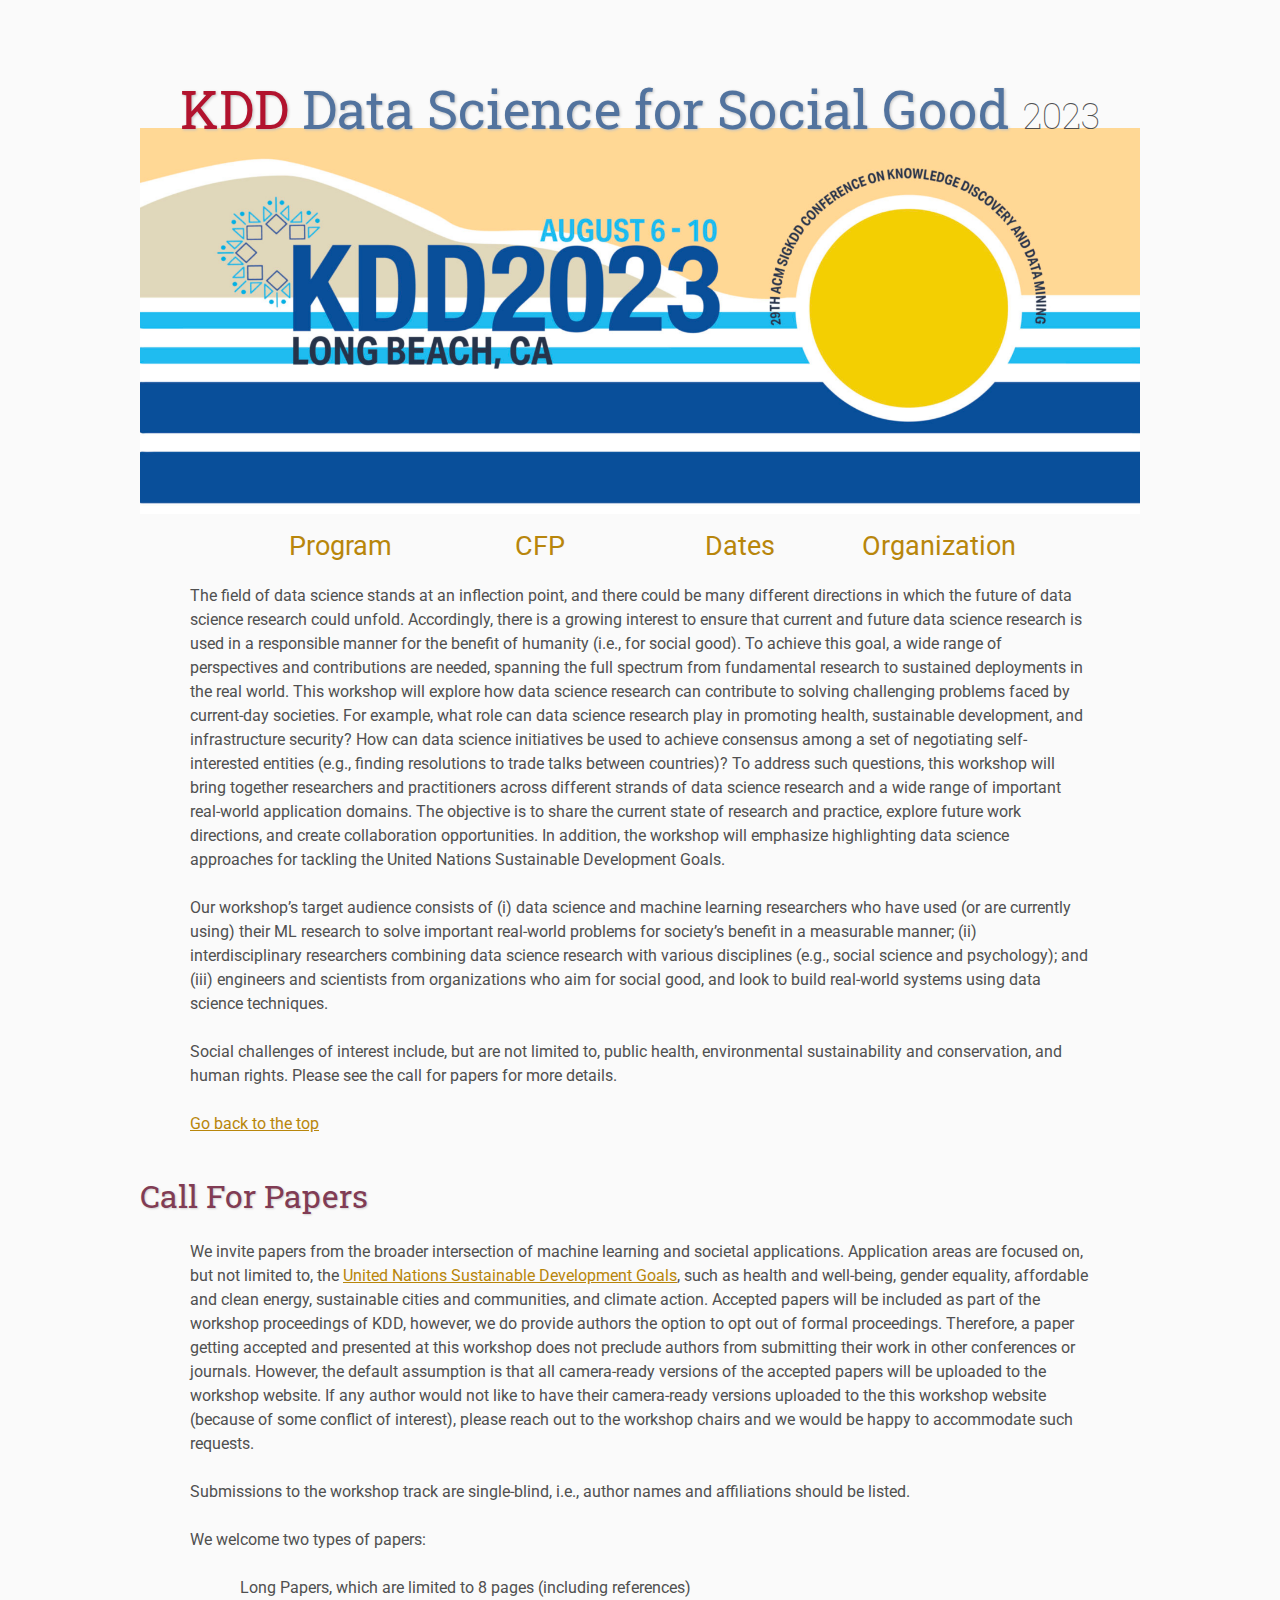
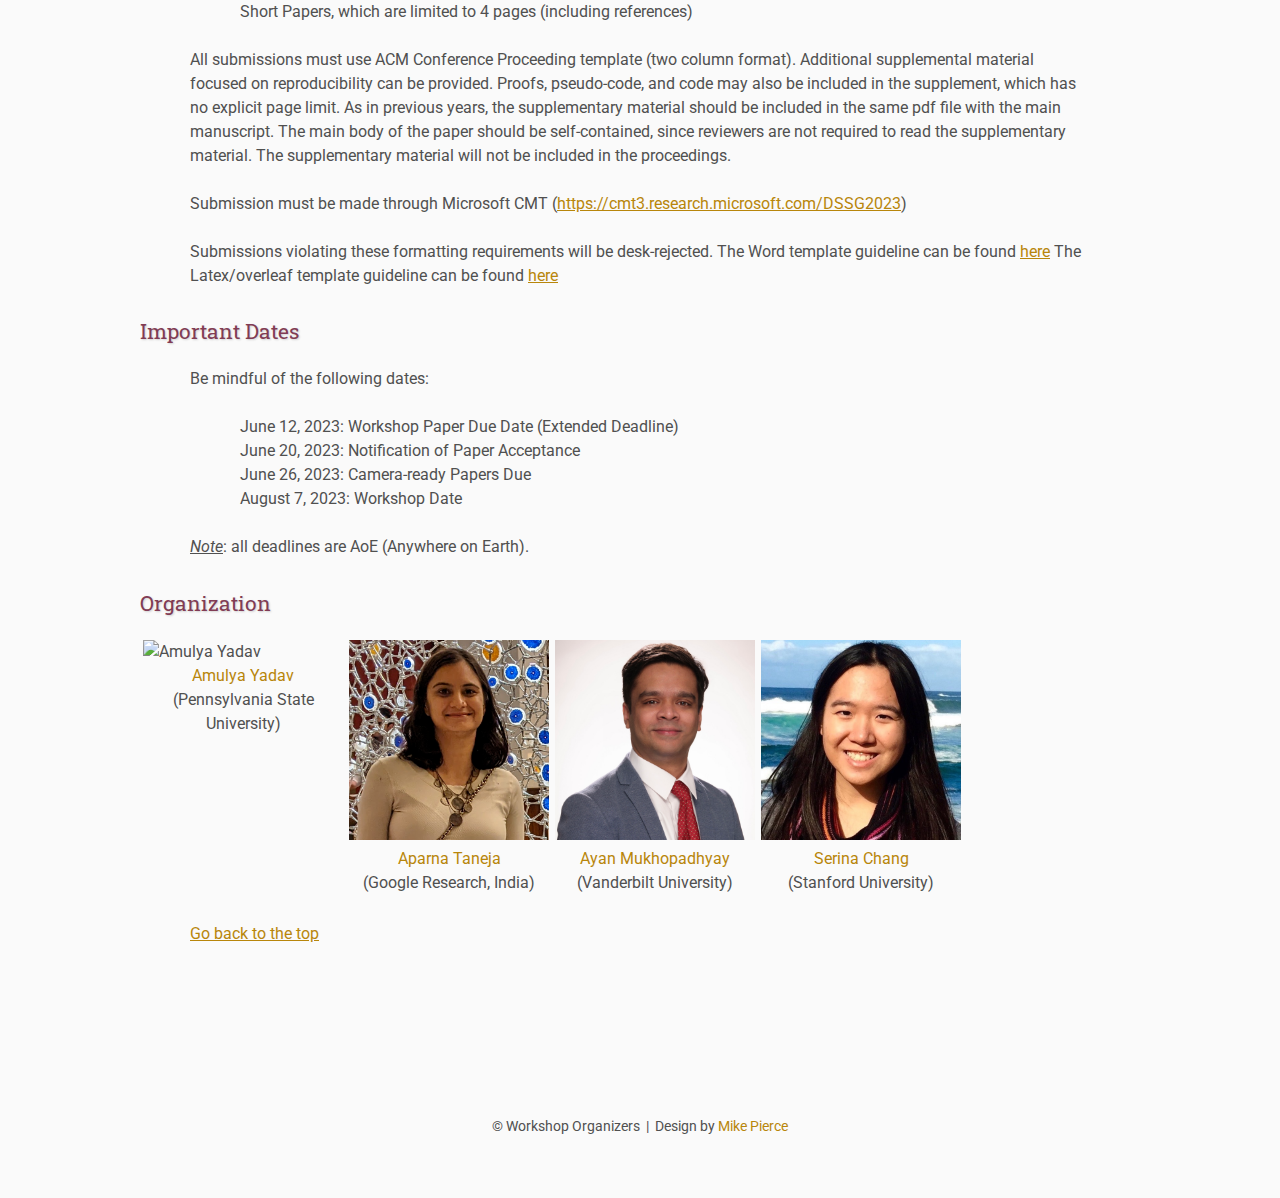
==== index.html @ 392c2b8a "Updating workshop date" ====
<!DOCTYPE html>
<html lang='en'>

<head>
    <base href=".">
    <link rel="shortcut icon" type="image/png" href="assets/favicon.png"/>
    <link rel="stylesheet" type="text/css" media="all" href="assets/main.css"/>
    <meta charset="utf-8">
    <meta name="description" content="Data Science for Social Good at KDD 2023">
    <meta name="resource-type" content="document">
    <meta name="distribution" content="global">
    <meta name="KeyWords" content="Workshop, Data Science, Artificial Intelligence, Machine Learning, Social Good">
    <meta name="google-site-verification" content="PmOT4QwF1x9TSSKYFg6if9CR_TojuEk8pFDffRgdfns">
    <meta name="twitter:card" content="summary_large_image">
    <meta property="og:title" content="Data Science for Social Good at KDD 2023">
    <meta property="og:description" content="In this workshop, we invite the research community in data science for social good to submit papers for DSSG workshop at KDD 23.">
    <!-- Global site tag (gtag.js) - Google Analytics -->
    <script async src="https://www.googletagmanager.com/gtag/js?id=G-P77LCK8QPT"></script>
<!--     <script>
      window.dataLayer = window.dataLayer || [];
      function gtag(){dataLayer.push(arguments);}
      gtag('js', new Date());

      gtag('config', 'G-P77LCK8QPT');
    </script> -->
    <title>Data Science for Social Good at KDD 2023</title>
</head>

<body>

    <div class="banner">
        <img src="assets/kdd_banner.png" alt="Conference Template Banner">
        <div class="top-left">
            <span class="title1">KDD </span><span class="title2">Data Science for Social Good</span> <span class="year">2023</span>
        </div>
<!--         <div class="bottom-right">
            August 6-10 <br> Long Beach, CA, USA
        </div> -->
    </div>

    <table class="navigation">
        <tr>
            <!--<td class="navigation">
                <a title="Conference Home Page" href="#top">Home</a>
            </td>-->
            <td class="navigation">
                <a title="Workshop Program" href="#Program">Program</a> 
            </td>
            <td class="navigation">
                <a title="Call For Papers" href="#CFP">CFP</a>
            </td>
            <td class="navigation">
                <a title="Important Dates" href="#Dates">Dates</a>
            </td>
            <td class="navigation">
                <a title="Organization" href="#Organization">Organization</a>
            </td>
<!--             <td class="navigation">
                <a title="Venue" href="#Venue">Venue</a>
            </td> -->
        </tr>
    </table>
    
    <p>
    The field of data science stands at an inflection point, and there could be many different directions in which the future of data science research could unfold. Accordingly, there is a growing interest to ensure that current and future data science research is used in a responsible manner for the benefit of humanity (i.e., for social good). To achieve this goal, a wide range of perspectives and contributions are needed, spanning the full spectrum from fundamental research to sustained deployments in the real world. This workshop will explore how data science research can contribute to solving challenging problems faced by current-day societies. For example, what role can data science research play in promoting health, sustainable development, and infrastructure security? How can data science initiatives be used to achieve consensus among a set of negotiating self-interested entities (e.g., finding resolutions to trade talks between countries)? To address such questions, this workshop will bring together researchers and practitioners across different strands of data science research and a wide range of important real-world application domains. The objective is to share the current state of research and practice, explore future work directions, and create collaboration opportunities. In addition, the workshop will emphasize highlighting data science approaches for tackling the United Nations Sustainable Development Goals.
    </p>
    <p>
        Our workshop’s target audience consists of (i) data science and machine learning researchers who have used (or are currently using) their ML research to solve important real-world problems for society’s benefit in a measurable manner; (ii) interdisciplinary researchers combining data science research with various disciplines (e.g., social science and psychology); and (iii) engineers and scientists from organizations who aim for social good, and look to build real-world systems using data science techniques.
    </p>
    <p>
        Social challenges of interest include, but are not limited to, public health, environmental sustainability and conservation, and human rights. Please see the call for papers for more details.
    </p>

    <p><a href="#top">Go back to the top</a></p>
    
    <h2 id="CFP">Call For Papers</h2>
    <p>We invite papers from the broader intersection of machine learning and societal applications. Application areas are focused on, but not limited to, the <a href="https://sdgs.un.org/goals">United Nations Sustainable Development Goals</a>, such as health and well-being, gender equality, affordable and clean energy, sustainable cities and communities, and climate action. Accepted papers will be included as part of the workshop proceedings of KDD, however, we do provide authors the option to opt out of formal proceedings. Therefore, a paper getting accepted and presented at this workshop does not preclude authors from submitting their work in other conferences or journals. However, the default assumption is that all camera-ready versions of the accepted papers will be uploaded to the workshop website. If any author would not like to have their camera-ready versions uploaded to the this workshop website (because of some conflict of interest), please reach out to the workshop chairs and we would be happy to accommodate such requests.
    </p>

    <p>Submissions to the workshop track are single-blind, i.e., author names and affiliations should be listed.</p>

    <p>We welcome two types of papers:</p>
    <ul>
      <li>Long Papers, which are limited to 8 pages (including references)</li>
      <li>Short Papers, which are limited to 4 pages (including references)</li>
    </ul>  

<p>All submissions must use ACM Conference Proceeding template (two column format). 
Additional supplemental material focused on reproducibility can be provided. Proofs, pseudo-code, and code may also be included in the supplement, which has no explicit page limit. As in previous years, the supplementary material should be included in the same pdf file with the main manuscript. The main body of the paper should be self-contained, since reviewers are not required to read the supplementary material. The supplementary material will not be included in the proceedings.</p>
<p>Submission must be made through Microsoft CMT (<a href="https://cmt3.research.microsoft.com/DSSG2023">https://cmt3.research.microsoft.com/DSSG2023</a>)</p>    

<p>Submissions violating these formatting requirements will be desk-rejected. The Word template guideline can be found <a href="https://www.acm.org/publications/proceedings-template">here</a> 
The Latex/overleaf template guideline can be found <a href="https://www.overleaf.com/latex/templates/association-for-computing-machinery-acm-sig-proceedings-template/bmvfhcdnxfty">here</a></p>


    <h4 id="Dates">Important Dates</h4>
    <p>Be mindful of the following dates:</p>
    <ul>
    <li>June 12, 2023: Workshop Paper Due Date (Extended Deadline)</li>
    <li>June 20, 2023: Notification of Paper Acceptance</li>
    <li>June 26, 2023: Camera-ready Papers Due</li>
    <li>August 7, 2023: Workshop Date</li>
    </ul> 
    <p><em><u>Note</u></em>: all deadlines are AoE (Anywhere on Earth).</p>

    

    <h4 id="Organization">Organization</h2>
    <div class="row">
        <div class="column">
            <img src="assets/amulya.jpeg" alt="Amulya Yadav" style="width:100%">
            <center><a href="http://amulyayadav.com/">Amulya Yadav</a></center>
            <center>(Pennsylvania State University)</center>
        </div>
        <div class="column">
            <img src="assets/aparna.png" alt="Aparna Taneja" style="width:100%">
            <center><a href="https://research.google/people/106890/">Aparna Taneja</a></center>
            <center>(Google Research, India)</center>
        </div>
        <div class="column">
            <img src="assets/ayan.jpeg" alt="Ayan Mukhopadhyay" style="width:100%">
            <center><a href="https://ayanmukhopadhyay.github.io/">Ayan Mukhopadhyay</a></center>
            <center>(Vanderbilt University)</center>
        </div>
        <div class="column">
            <img src="assets/serina.jpeg" alt="Serina Chang" style="width:100%">
            <center><a href="https://serinachang5.github.io/">Serina Chang</a></center>
            <center>(Stanford University)</center>
        </div>
    </div>
<!--     <p>
        Organizers<br>
        1. <a href="http://amulyayadav.com/">Amulya Yadav (Pennsylvania State University)</a><br>
        2. <a href="https://research.google/people/106890/">Aparna Taneja (Google Research India)</a><br>
        3. <a href="https://ayanmukhopadhyay.github.io/">Ayan Mukhopadhyay (Vanderbilt University)</a><br>
        4. <a href="https://serinachang5.github.io/">Serina Chang (Stanford University)</a>
    </p> -->
    <p><a href="#top">Go back to the top</a></p>

    <footer>
        &copy; Workshop Organizers
        &nbsp;|&nbsp; Design by <a target="_blank" href="https://github.com/mikepierce">Mike Pierce</a>
    </footer>

</body>
</html>
---- assets/main.css ----
/* main.css */

/* These are the colors and fonts used throughout the webpage.
 * I've listed them here so that a user may easily
 * do a search-and-replace for these to change the site theme.
 *   'Roboto',sans-serif; Font for the title text
 *   'Roboto-Slab',serif; Font for the body text 
 *   #fafafa; Background color of the site
 *   #505050; Foreground (text) color of the site
 *   #52739e; Navy, "Template" in the logo, current page in navigation, special titles in the Program
 *   #b2132e; Reddish, "Conference" in the logo, hover color for links
 *   #813c54; Heading color, titles in the Program
 *   #b8860b; Dark Goldenrod, color for links
 */

@import url('https://fonts.googleapis.com/css?family=Roboto%7CRoboto+Slab');

*{
    border:0;
    font:inherit;
    font-size:1em;
    margin:0;
    padding:0;
    vertical-align:baseline;
}

body{
    background-color: #fafafa;
    background-size: cover;
    background-attachment: fixed;
    color: #505050; 
    text-align:left;
    font-family:'Roboto',sans-serif;
    font-size:1em;
    line-height:1.5em;
    margin: 60px auto;
    width: 1000px;
}

a{color: #b8860b; text-decoration:none;}
a.current{color: #52739e;}
a.current:hover{color: #e82945;}
a:hover{color: #b2132e;}
a:active{color: #e82945;}
h1,h2,h3,h4{clear:left; color: #813c54; margin:1.5em 0em 1em 0em; font-family:'Roboto Slab',serif; text-shadow: 1px 1px 2px #d0d0d0;}
h1{font-size:2.67em;}
h2{font-size:2.00em;}
h3{font-size:1.67em;}
h4{font-size:1.33em;}
p{list-style:none; margin:24px auto 24px auto; padding:0px; width:900px; text-align:left;}
li a, p a {text-decoration:underline; text-decoration-color:#b8860b;}
ul{list-style:none; margin:24px auto 24px auto; padding:0px; width:800px; text-align:left;}
ul li{list-style:none; margin:0px auto 0px auto; padding:0px; text-align:left;}
i,em{font-style:italic;}
b,strong{font-weight:bold;}
sup{
    vertical-align: super;
    font-size: 0.8em;
    line-height: 0;
}
sub{
    vertical-align: sub;
    font-size: 0.8em;
    line-height: 0;
}
table{
    width: 1000px;
    margin: 12px auto 24px auto;
    float: center;
    /* UNCOMMENT THIS FOR DEBUGGING THE ALIGNMENT */
    /*border: 1px solid black;*/
}
th,td{
    text-align: left;
    /* UNCOMMENT THIS FOR DEBUGGING THE ALIGNMENT */
    /*border: 1px solid black;*/
}

/* Website Banner */
.banner {position: relative; font-family:'Roboto Slab',serif;}
.top-left {font-size:3.33em; color: #505050; background: #fafafa; text-align: center; width: 100%; height: auto; position: absolute; padding: 36px 0 0 0; top: 0px;}
.bottom-right {font-size:2.33em; color: #fafafa; line-height: 1.5em; width: auto; height: 100px; padding: 0px 27px 27px 0px; text-align: right; position: absolute; bottom: 0px; right: 0px; text-shadow: 0px 0px 6px #000000;}

/* Conference Title Logo */
.title1{color: #b2132e; text-shadow: 1px 1px 3px #c0c0c0;} 
.title2{color: #52739e; text-shadow: 1px 1px 3px #c0c0c0;}
.year{color: #505050; font-size:0.67em; font-weight: lighter;}

/* Navigation Links (Home, Registration, etc) */
table.navigation{width:800px;}
td.navigation{font-size:1.67em; white-space:nowrap; width:20%; text-align:center; vertical-align:middle; padding:0px 0px 0px 0px;}

/* Sponsor Images */
table.sponsors{width:800px;}
td.sponsor{white-space:nowrap; width:33%; text-align:center; vertical-align:middle; padding:0px 0px 0px 0px;}
td.sponsor img{width: 100%}

/* The Table on the Program Page */
td.room{padding: 4px 12px 4px 4px; width: 90%; vertical-align:bottom; font-size:1.67em; color: #52739e; height:32px;}
td.date{white-space:nowrap; width:130px; text-align:right; vertical-align:top; padding:4px 16px 0px 0px;}
td.title{padding: 4px 12px 4px 4px; width: 90%; vertical-align:top; font-size:1.5em; color: #813c54; height:32px; font-family:'Roboto Slab',serif; text-shadow: 1px 1px 2px #d0d0d0; }
td.title-special{padding: 4px 12px 4px 4px; width: 90%; vertical-align:top; font-size:1.67em; color: #52739e; height:32px; font-family:'Roboto Slab',serif; text-shadow: 1px 1px 2px #d0d0d0;}
td.speaker{padding: 4px 12px 4px 4px; font-style: italic; font-size:1em; max-height:999999px}
td.abstract{padding: 4px 12px 12px 4px; font-size:1em; max-height:999999px}
td.abstract img{display: block; margin: 4px auto 8px auto}
table.plenary{padding-top: 8px; background: #ffffff;}

/* Registration and Directions iframes and Images */
iframe.registration{display:block; margin:1em auto 2em auto; width:700px; height:1400px; border:none;}
iframe.directions{display:block; margin:1em auto 2em auto; width:800px; height:400px; border:none;}
img.center{display:block; width:67%; margin:1em auto 2em auto;}

/* Flyer Images */
table.flyers{width:800px;}
td.flyer{white-space:nowrap; width:50%; text-align:center; vertical-align:middle; padding:0px 0px 0px 0px;}
td.sponsor img{width: 100%}

footer{font-size:0.875em; margin-top:12em; text-align:center;}

/* My hacky way of making the site mobile-friendly */
@media only screen and (max-width: 1100px) {
    h2{font-size:3.00em;}
    p{font-size:1.5em; line-height:1.5em;}
    th,td,tr{font-size:1.5em; line-height:1.5em;}
    td.date{font-size:1em; padding-top:0.5em;}
    td.navigation{font-size:1.5em; padding:0px 20px 0px 20px;}
    table.footer{font-size:0.33em;}
}
img {
  max-width: 100%;
  height: auto;
}
/* Three image containers (use 25% for four, and 50% for two, etc) */
.column {
  float: left;
  width: 20%;
  padding: 3px;
}

/* Clear floats after image containers */
.row::after {
  content: "";
  clear: both;
  display: table;
}
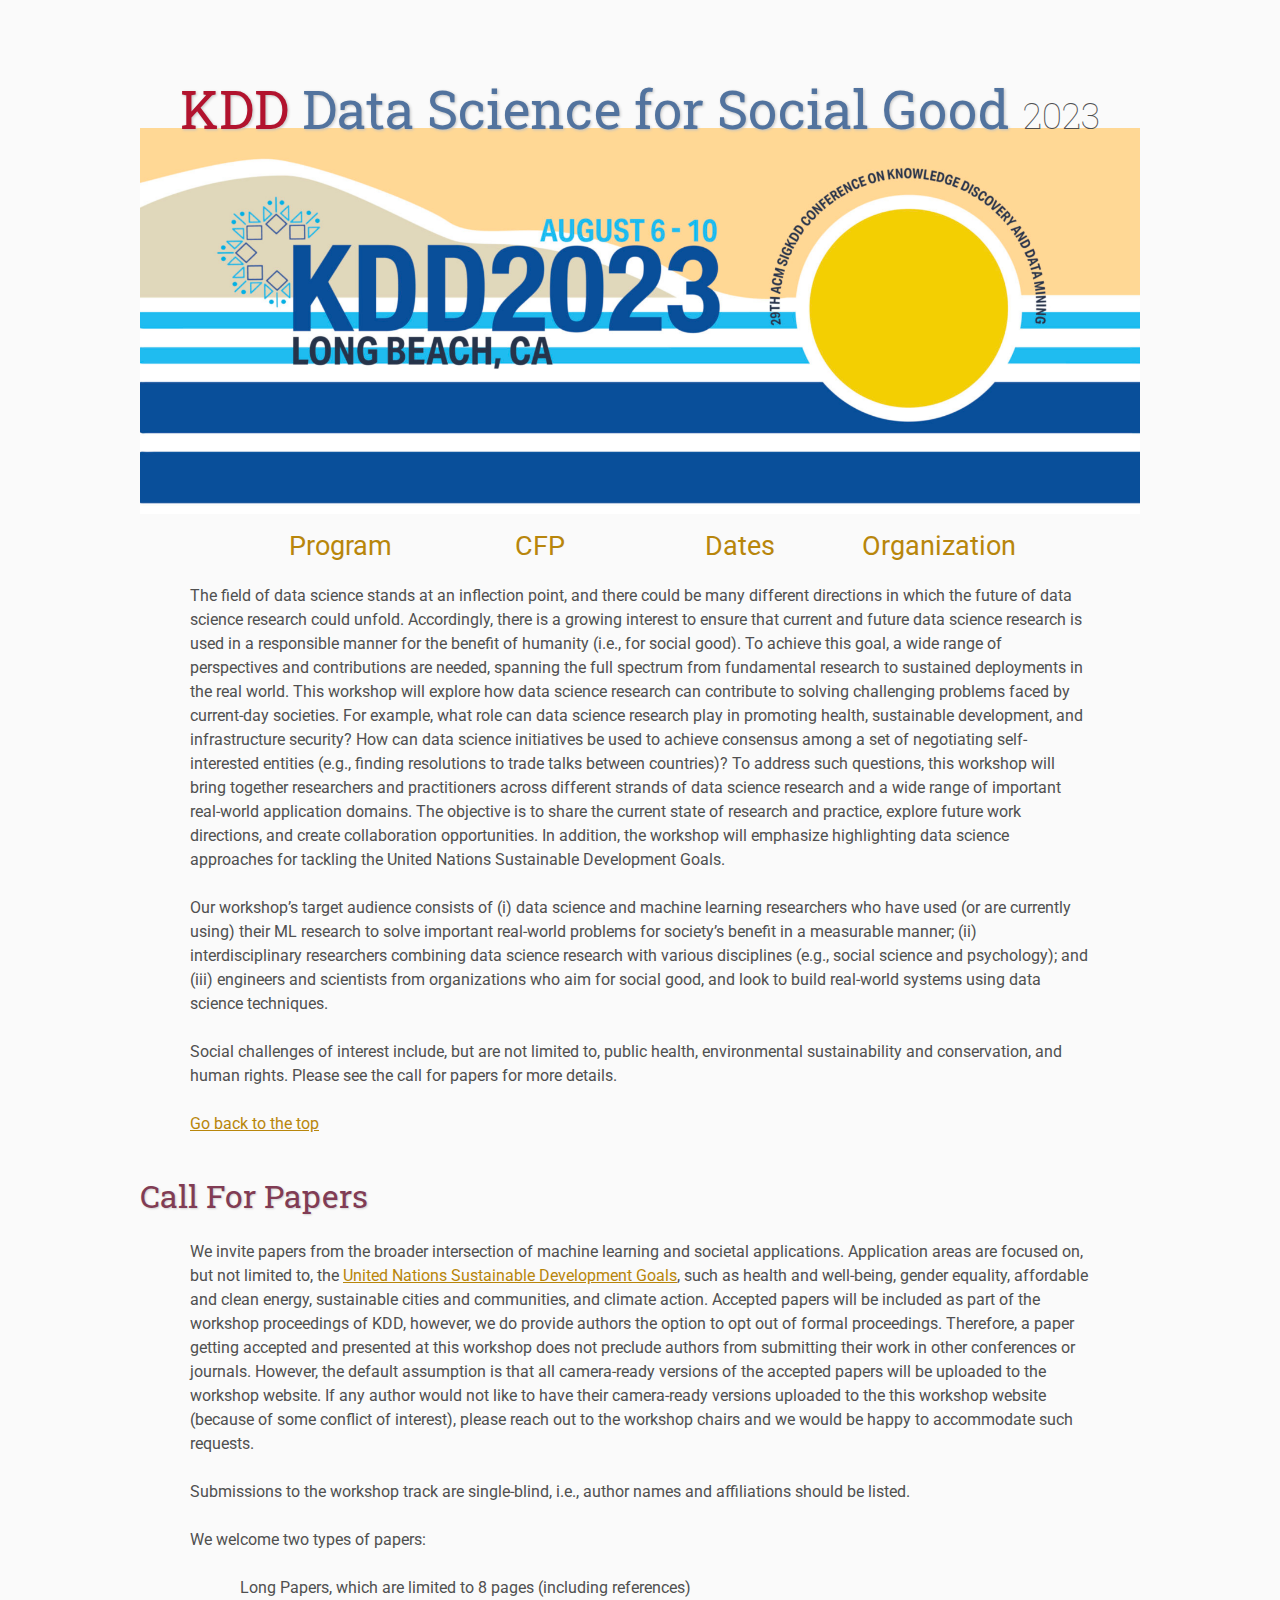
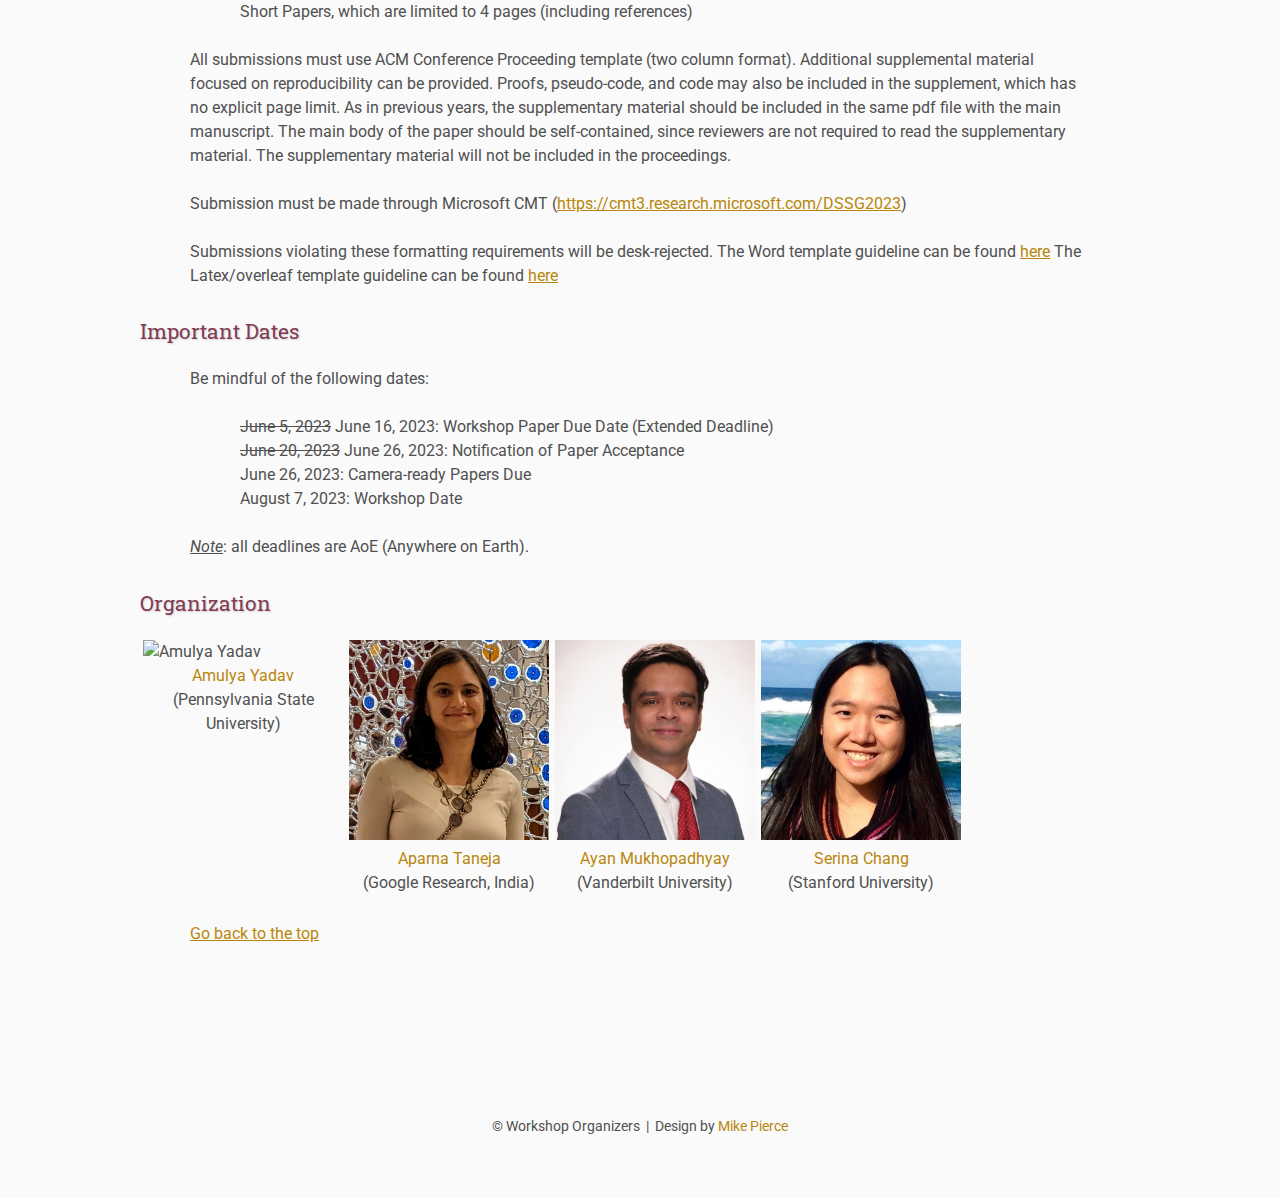
==== commit fceb339b: "Update deadlines" ====
--- a/index.html
+++ b/index.html
@@ -96,8 +96,8 @@
     <h4 id="Dates">Important Dates</h4>
     <p>Be mindful of the following dates:</p>
     <ul>
-    <li>June 12, 2023: Workshop Paper Due Date (Extended Deadline)</li>
-    <li>June 20, 2023: Notification of Paper Acceptance</li>
+    <li><s>June 5, 2023</s> June 16, 2023: Workshop Paper Due Date (Extended Deadline)</li>
+    <li><s>June 20, 2023</s> June 26, 2023: Notification of Paper Acceptance</li>
     <li>June 26, 2023: Camera-ready Papers Due</li>
     <li>August 7, 2023: Workshop Date</li>
     </ul> 
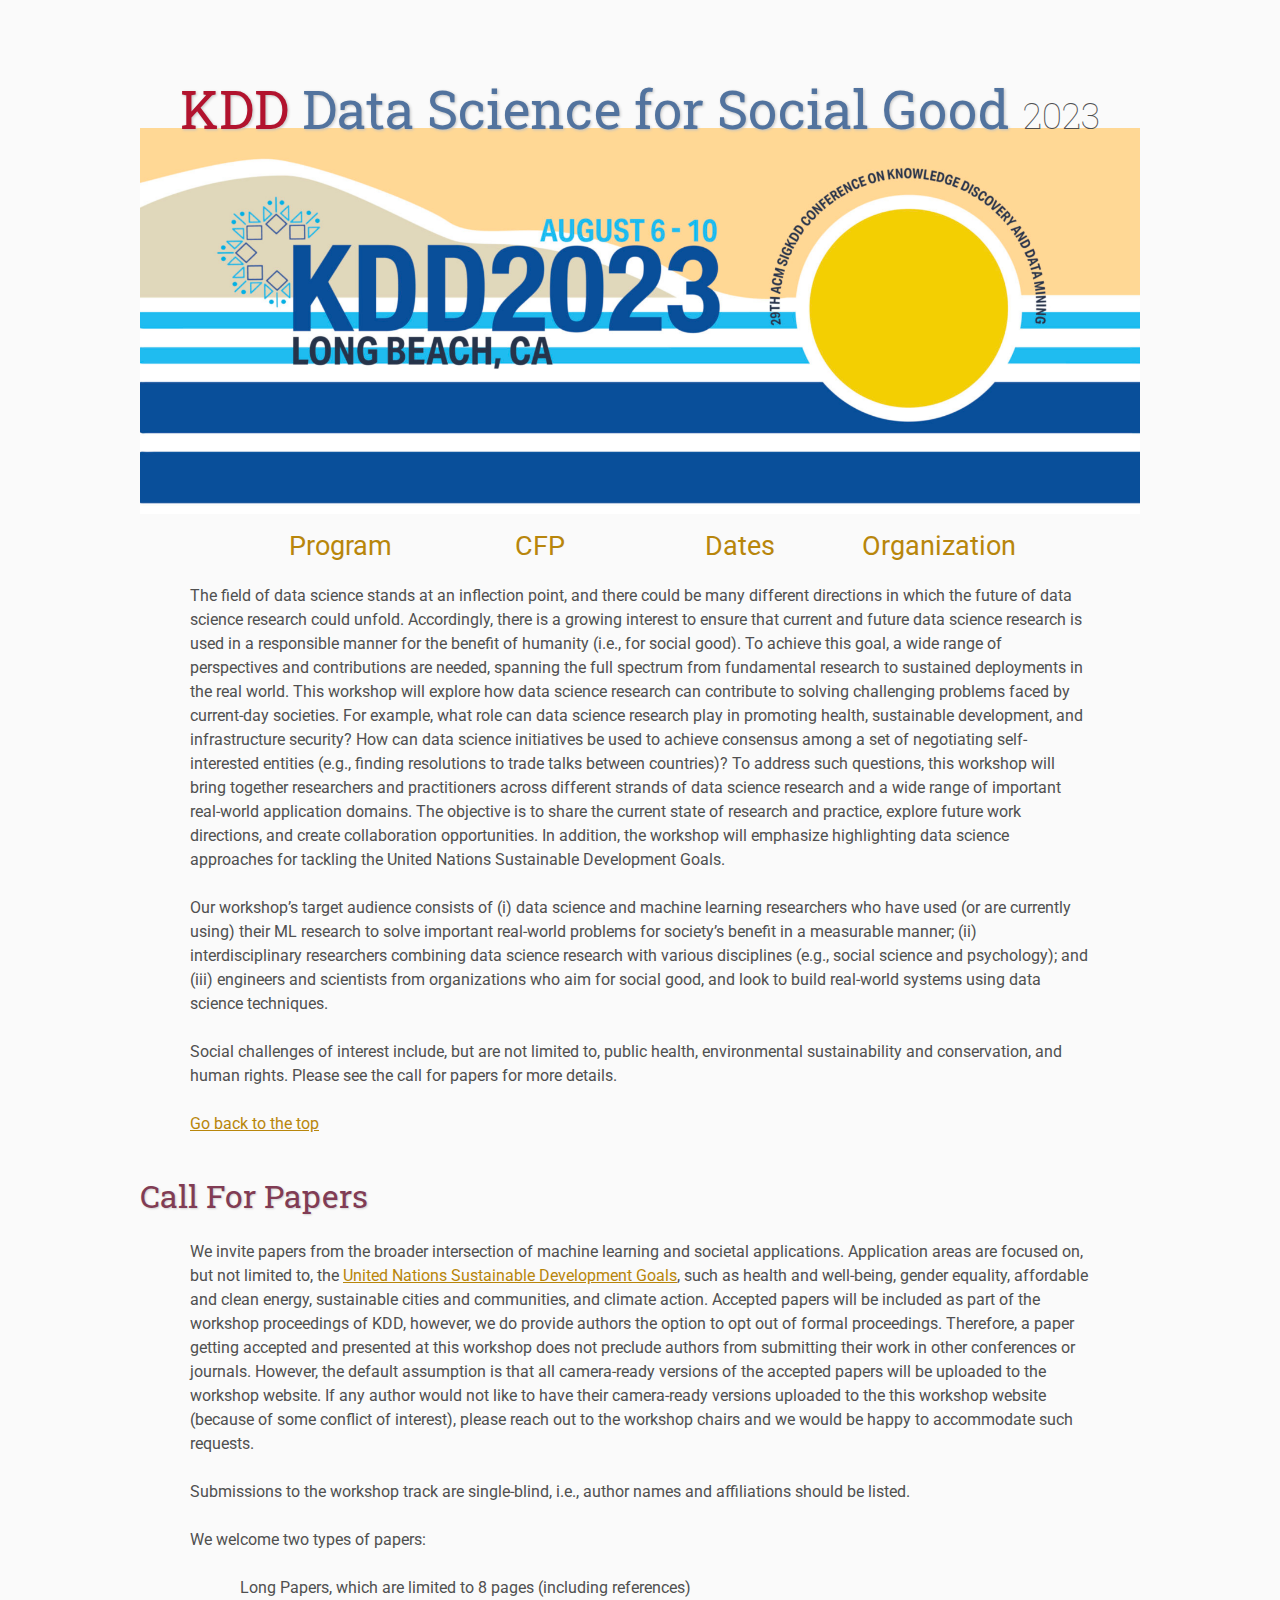
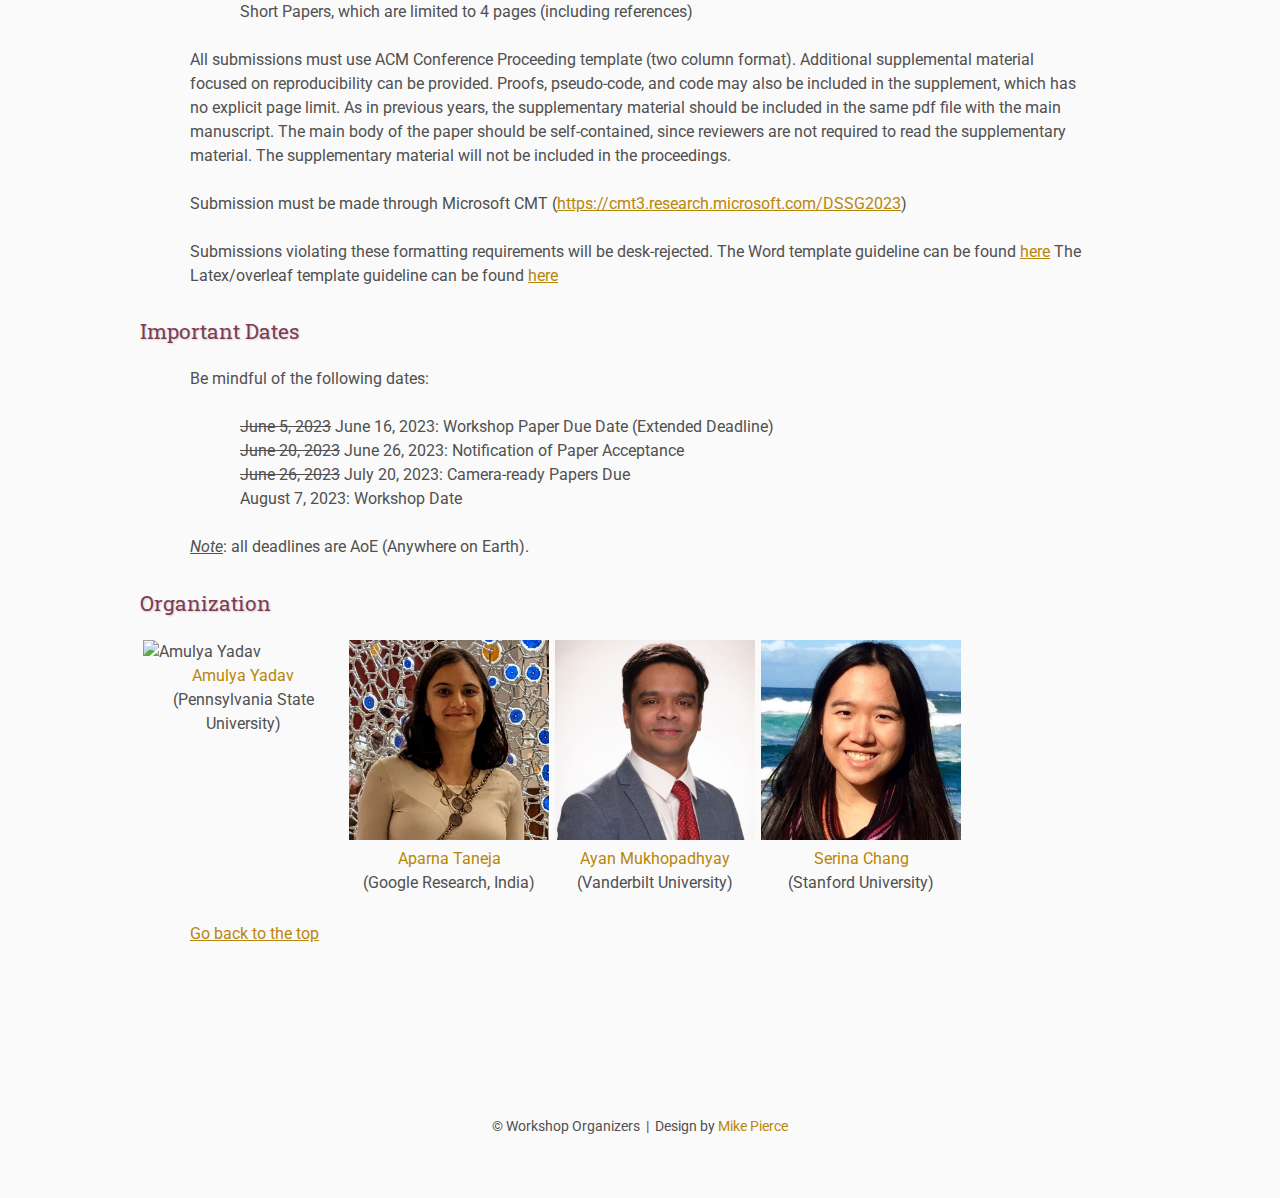
==== commit e9d5cecd: "Update index.html" ====
--- a/index.html
+++ b/index.html
@@ -98,7 +98,7 @@
     <ul>
     <li><s>June 5, 2023</s> June 16, 2023: Workshop Paper Due Date (Extended Deadline)</li>
     <li><s>June 20, 2023</s> June 26, 2023: Notification of Paper Acceptance</li>
-    <li>June 26, 2023: Camera-ready Papers Due</li>
+    <li><s>June 26, 2023</s> July 20, 2023: Camera-ready Papers Due</li>
     <li>August 7, 2023: Workshop Date</li>
     </ul> 
     <p><em><u>Note</u></em>: all deadlines are AoE (Anywhere on Earth).</p>
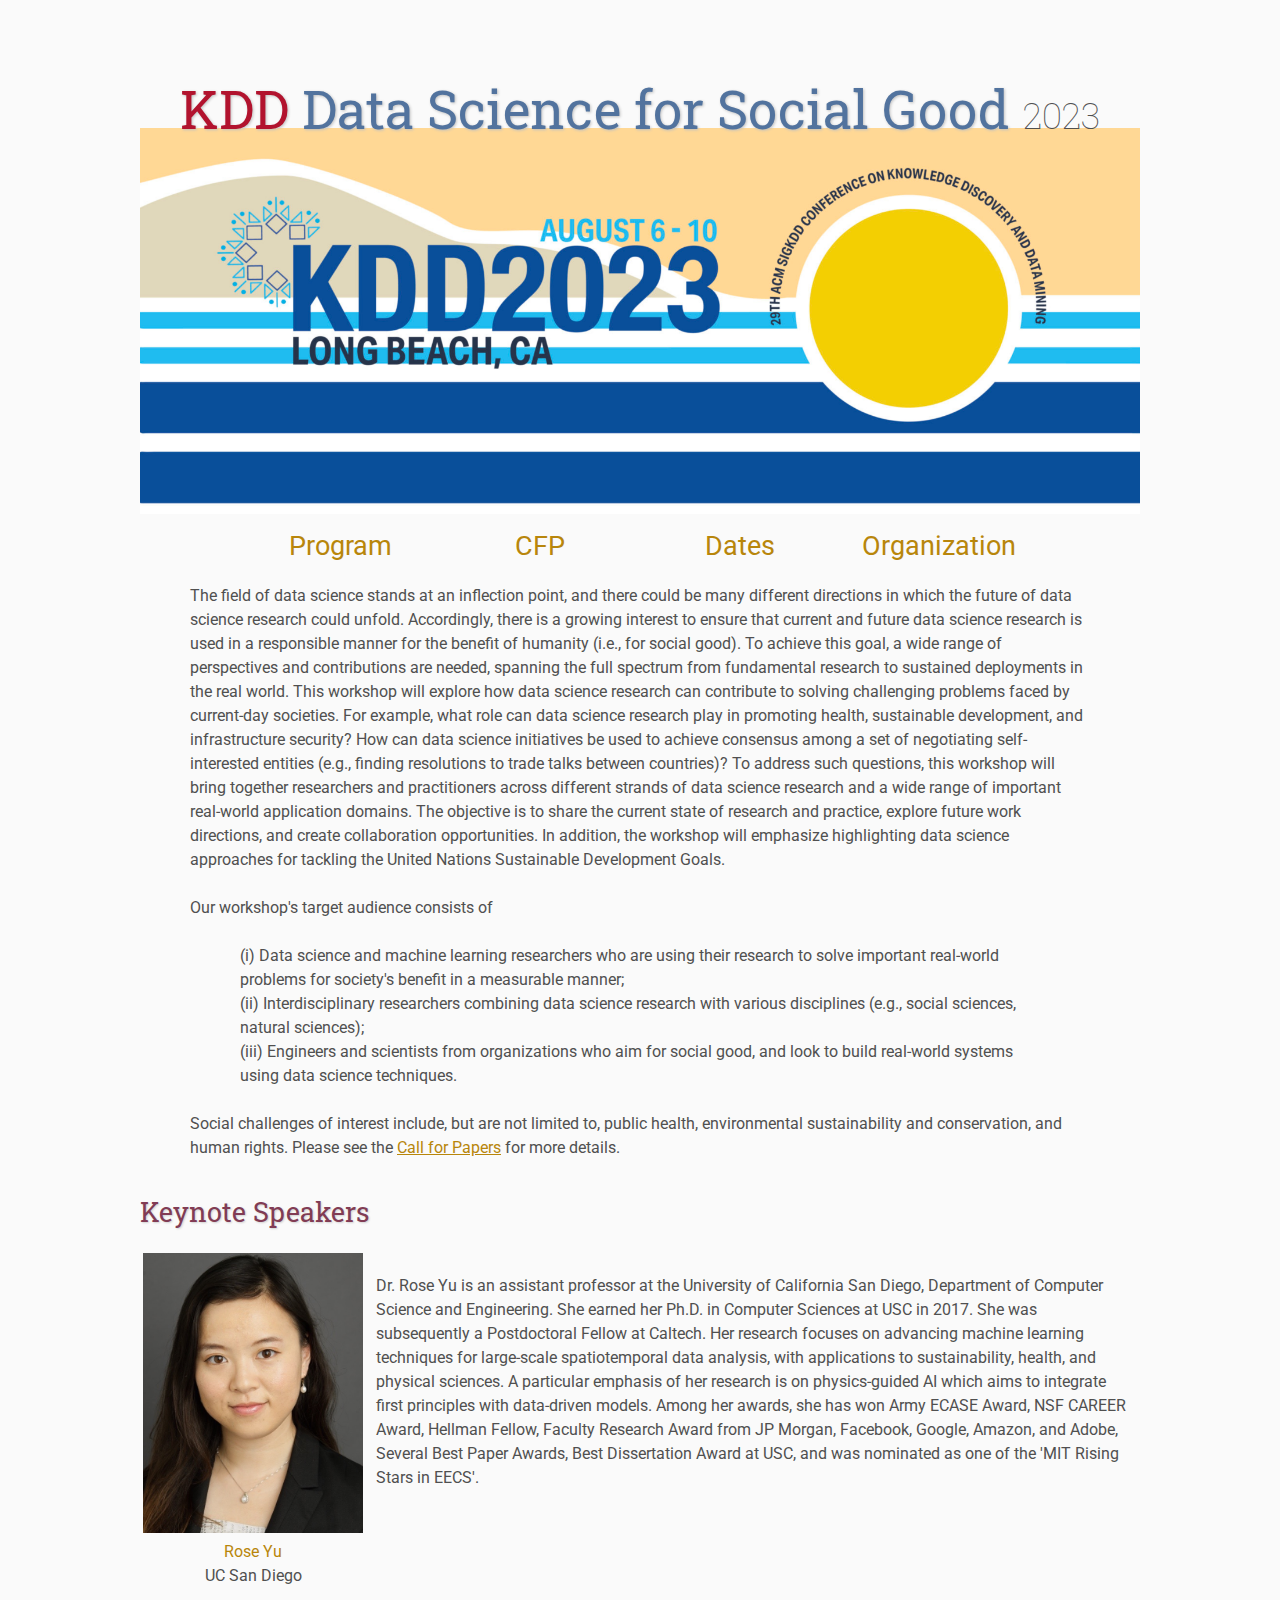
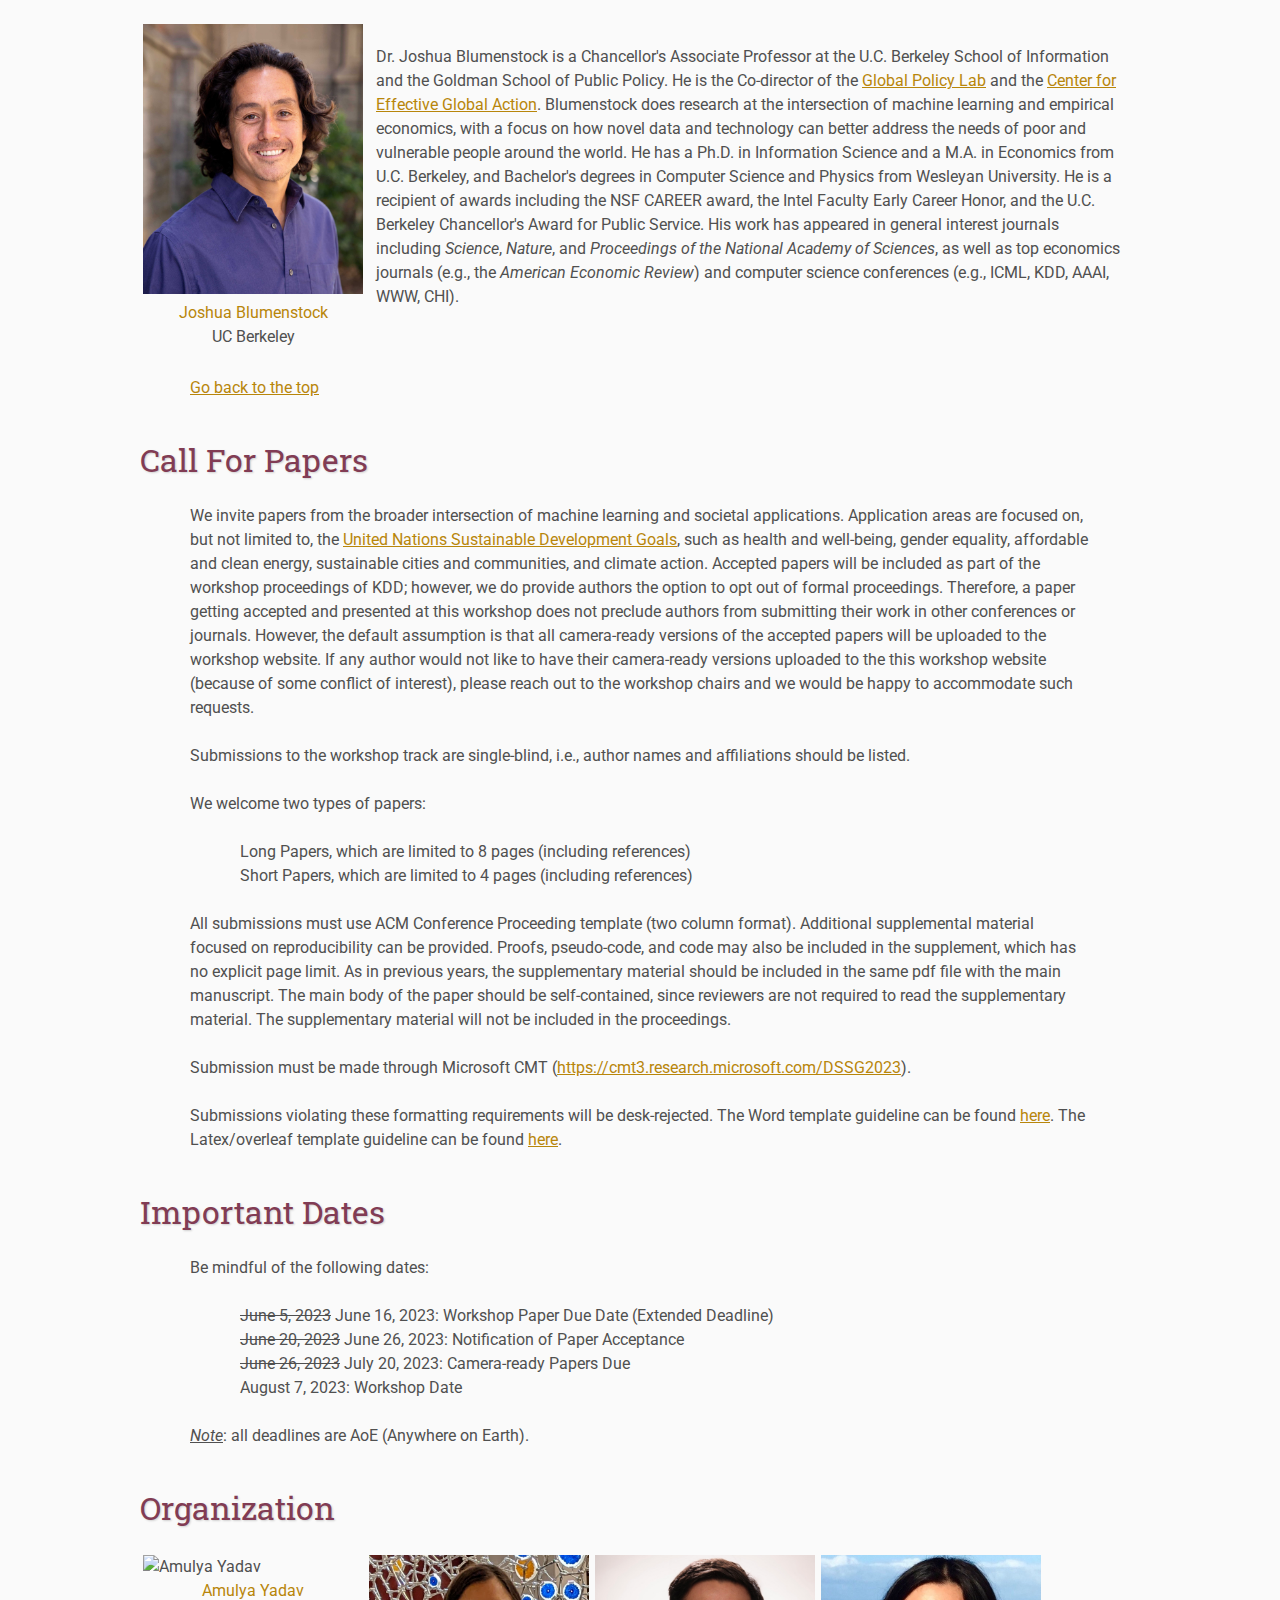
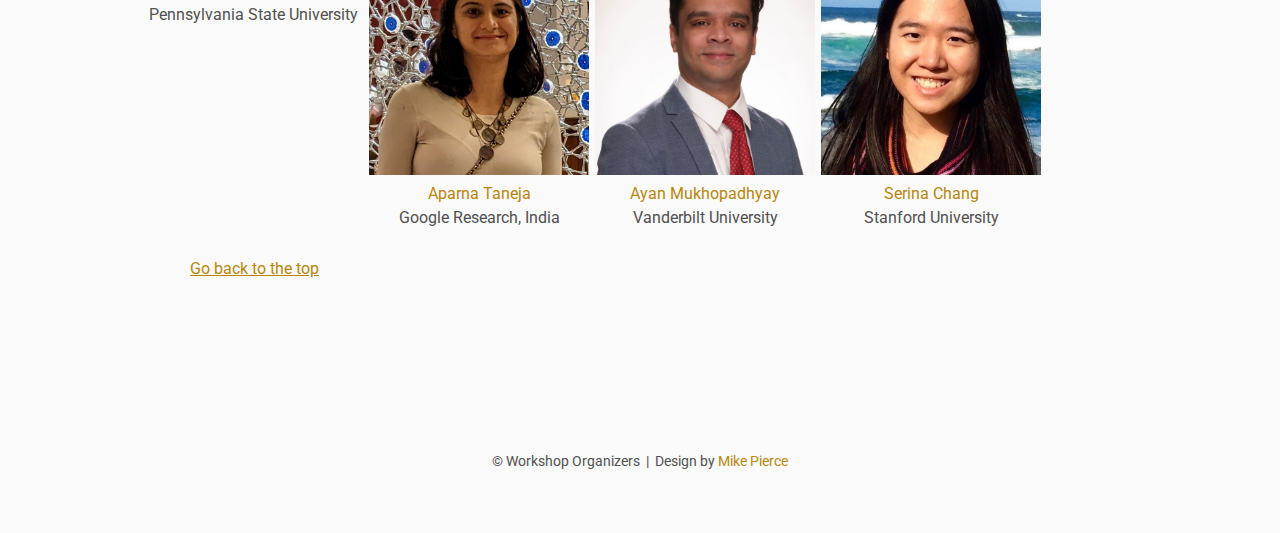
==== commit 61f851f7: "added keynotes; other formatting edits" ====
--- a/index.html
+++ b/index.html
@@ -55,26 +55,94 @@
             <td class="navigation">
                 <a title="Organization" href="#Organization">Organization</a>
             </td>
-<!--             <td class="navigation">
-                <a title="Venue" href="#Venue">Venue</a>
-            </td> -->
         </tr>
     </table>
     
     <p>
-    The field of data science stands at an inflection point, and there could be many different directions in which the future of data science research could unfold. Accordingly, there is a growing interest to ensure that current and future data science research is used in a responsible manner for the benefit of humanity (i.e., for social good). To achieve this goal, a wide range of perspectives and contributions are needed, spanning the full spectrum from fundamental research to sustained deployments in the real world. This workshop will explore how data science research can contribute to solving challenging problems faced by current-day societies. For example, what role can data science research play in promoting health, sustainable development, and infrastructure security? How can data science initiatives be used to achieve consensus among a set of negotiating self-interested entities (e.g., finding resolutions to trade talks between countries)? To address such questions, this workshop will bring together researchers and practitioners across different strands of data science research and a wide range of important real-world application domains. The objective is to share the current state of research and practice, explore future work directions, and create collaboration opportunities. In addition, the workshop will emphasize highlighting data science approaches for tackling the United Nations Sustainable Development Goals.
+        The field of data science stands at an inflection point, and there could be many different directions 
+        in which the future of data science research could unfold. Accordingly, there is a growing interest to 
+        ensure that current and future data science research is used in a responsible manner for the benefit of 
+        humanity (i.e., for social good). To achieve this goal, a wide range of perspectives and contributions 
+        are needed, spanning the full spectrum from fundamental research to sustained deployments in the real 
+        world. This workshop will explore how data science research can contribute to solving challenging problems 
+        faced by current-day societies. For example, what role can data science research play in promoting health, 
+        sustainable development, and infrastructure security? How can data science initiatives be used to achieve 
+        consensus among a set of negotiating self-interested entities (e.g., finding resolutions to trade talks 
+        between countries)? To address such questions, this workshop will bring together researchers and 
+        practitioners across different strands of data science research and a wide range of important real-world 
+        application domains. The objective is to share the current state of research and practice, explore future 
+        work directions, and create collaboration opportunities. In addition, the workshop will emphasize 
+        highlighting data science approaches for tackling the United Nations Sustainable Development Goals.
     </p>
     <p>
-        Our workshop’s target audience consists of (i) data science and machine learning researchers who have used (or are currently using) their ML research to solve important real-world problems for society’s benefit in a measurable manner; (ii) interdisciplinary researchers combining data science research with various disciplines (e.g., social science and psychology); and (iii) engineers and scientists from organizations who aim for social good, and look to build real-world systems using data science techniques.
+        Our workshop's target audience consists of 
+        <ul>
+            <li>(i) Data science and machine learning researchers who are using their research to solve important 
+                real-world problems for society's benefit in a measurable manner;</li>
+            <li>(ii) Interdisciplinary researchers combining data science research with various 
+                disciplines (e.g., social sciences, natural sciences);</li>
+            <li>(iii) Engineers and scientists from organizations who aim for social good, and look to build real-world 
+                systems using data science techniques.</li>
+        </ul>
     </p>
     <p>
-        Social challenges of interest include, but are not limited to, public health, environmental sustainability and conservation, and human rights. Please see the call for papers for more details.
-    </p>
+        Social challenges of interest include, but are not limited to, public health, environmental sustainability and 
+        conservation, and human rights. Please see the <a href="#CFP">Call for Papers</a> for more details.
+    </p>
+
+    <h3>Keynote Speakers</h3>
+    <div class="row">
+        <div class="column">
+            <img src="assets/roseyu.jpeg" alt="Rose Yu" style="width:100%">
+            <center><a href="https://roseyu.com/">Rose Yu</a></center>
+            <center>UC San Diego</center>
+        </div>
+        <div class="column-bio">
+            <p style="width:100%">
+                Dr. Rose Yu is an assistant professor at the University of California San Diego, Department of Computer Science and Engineering. 
+                She earned her Ph.D. in Computer Sciences at USC in 2017. She was subsequently a Postdoctoral Fellow at Caltech. Her research focuses 
+                on advancing machine learning techniques for large-scale spatiotemporal data analysis, with applications to sustainability, health, and 
+                physical sciences. A particular emphasis of her research is on physics-guided AI which aims to integrate first principles with 
+                data-driven models. Among her awards, she has won Army ECASE Award, NSF CAREER Award, Hellman Fellow, Faculty Research Award from JP Morgan, 
+                Facebook, Google, Amazon, and Adobe, Several Best Paper Awards, Best Dissertation Award at USC, and was nominated as one of the 
+                'MIT Rising Stars in EECS'.
+            </p>
+        </div>
+    </div>
+    <div class="row" style="padding-top:30px;">
+        <div class="column">
+            <img src="assets/joshblumenstock.jpeg" alt="Joshua Blumenstock" style="width:100%">
+            <center><a href="https://www.jblumenstock.com/">Joshua Blumenstock</a></center>
+            <center>UC Berkeley</center>
+        </div>
+        <div class="column-bio">
+            <p style="width:100%">
+                Dr. Joshua Blumenstock is a Chancellor's Associate Professor at the U.C. Berkeley School of Information and the Goldman School 
+                of Public Policy. He is the Co-director of the <a href="https://www.globalpolicy.science/">Global Policy Lab</a> and the 
+                <a href="https://cega.berkeley.edu/">Center for Effective Global Action</a>. Blumenstock does research at the intersection of 
+                machine learning and empirical economics, with a focus on how novel data and technology can better address the needs of poor and 
+                vulnerable people around the world. He has a Ph.D. in Information Science and a M.A. in Economics 
+                from U.C. Berkeley, and Bachelor's degrees in Computer Science and Physics from Wesleyan University. He is a recipient of awards 
+                including the NSF CAREER award, the Intel Faculty Early Career Honor, and the U.C. Berkeley Chancellor's Award for Public Service. 
+                His work has appeared in general interest journals including <em>Science</em>, <em>Nature</em>, and 
+                <em>Proceedings of the National Academy of Sciences</em>,
+                as well as top economics journals (e.g., the <em>American Economic Review</em>) and computer science conferences (e.g., ICML, KDD, AAAI, 
+                WWW, CHI).
+            </p>
+        </div>
+    </div>
 
     <p><a href="#top">Go back to the top</a></p>
     
     <h2 id="CFP">Call For Papers</h2>
-    <p>We invite papers from the broader intersection of machine learning and societal applications. Application areas are focused on, but not limited to, the <a href="https://sdgs.un.org/goals">United Nations Sustainable Development Goals</a>, such as health and well-being, gender equality, affordable and clean energy, sustainable cities and communities, and climate action. Accepted papers will be included as part of the workshop proceedings of KDD, however, we do provide authors the option to opt out of formal proceedings. Therefore, a paper getting accepted and presented at this workshop does not preclude authors from submitting their work in other conferences or journals. However, the default assumption is that all camera-ready versions of the accepted papers will be uploaded to the workshop website. If any author would not like to have their camera-ready versions uploaded to the this workshop website (because of some conflict of interest), please reach out to the workshop chairs and we would be happy to accommodate such requests.
+    <p>We invite papers from the broader intersection of machine learning and societal applications. Application areas are focused on, 
+        but not limited to, the <a href="https://sdgs.un.org/goals">United Nations Sustainable Development Goals</a>, such as health and 
+        well-being, gender equality, affordable and clean energy, sustainable cities and communities, and climate action. Accepted papers 
+        will be included as part of the workshop proceedings of KDD; however, we do provide authors the option to opt out of formal proceedings. 
+        Therefore, a paper getting accepted and presented at this workshop does not preclude authors from submitting their work in other conferences
+        or journals. However, the default assumption is that all camera-ready versions of the accepted papers will be uploaded to the workshop 
+        website. If any author would not like to have their camera-ready versions uploaded to the this workshop website (because of some conflict 
+        of interest), please reach out to the workshop chairs and we would be happy to accommodate such requests.
     </p>
 
     <p>Submissions to the workshop track are single-blind, i.e., author names and affiliations should be listed.</p>
@@ -85,15 +153,19 @@
       <li>Short Papers, which are limited to 4 pages (including references)</li>
     </ul>  
 
-<p>All submissions must use ACM Conference Proceeding template (two column format). 
-Additional supplemental material focused on reproducibility can be provided. Proofs, pseudo-code, and code may also be included in the supplement, which has no explicit page limit. As in previous years, the supplementary material should be included in the same pdf file with the main manuscript. The main body of the paper should be self-contained, since reviewers are not required to read the supplementary material. The supplementary material will not be included in the proceedings.</p>
-<p>Submission must be made through Microsoft CMT (<a href="https://cmt3.research.microsoft.com/DSSG2023">https://cmt3.research.microsoft.com/DSSG2023</a>)</p>    
-
-<p>Submissions violating these formatting requirements will be desk-rejected. The Word template guideline can be found <a href="https://www.acm.org/publications/proceedings-template">here</a> 
-The Latex/overleaf template guideline can be found <a href="https://www.overleaf.com/latex/templates/association-for-computing-machinery-acm-sig-proceedings-template/bmvfhcdnxfty">here</a></p>
-
-
-    <h4 id="Dates">Important Dates</h4>
+    <p>All submissions must use ACM Conference Proceeding template (two column format). 
+    Additional supplemental material focused on reproducibility can be provided. Proofs, pseudo-code, and code may also be included in the supplement, 
+    which has no explicit page limit. As in previous years, the supplementary material should be included in the same pdf file with the main manuscript. 
+    The main body of the paper should be self-contained, since reviewers are not required to read the supplementary material. The supplementary material 
+    will not be included in the proceedings.</p>
+    <p>Submission must be made through Microsoft CMT (<a href="https://cmt3.research.microsoft.com/DSSG2023">https://cmt3.research.microsoft.com/DSSG2023</a>).</p>    
+
+    <p>Submissions violating these formatting requirements will be desk-rejected. 
+    The Word template guideline can be found <a href="https://www.acm.org/publications/proceedings-template">here</a>. 
+    The Latex/overleaf template guideline can be found <a href="https://www.overleaf.com/latex/templates/association-for-computing-machinery-acm-sig-proceedings-template/bmvfhcdnxfty">here</a>.</p>
+
+
+    <h2 id="Dates">Important Dates</h2>
     <p>Be mindful of the following dates:</p>
     <ul>
     <li><s>June 5, 2023</s> June 16, 2023: Workshop Paper Due Date (Extended Deadline)</li>
@@ -103,38 +175,29 @@
     </ul> 
     <p><em><u>Note</u></em>: all deadlines are AoE (Anywhere on Earth).</p>
 
-    
-
-    <h4 id="Organization">Organization</h2>
+    <h2 id="Organization">Organization</h2>
     <div class="row">
         <div class="column">
             <img src="assets/amulya.jpeg" alt="Amulya Yadav" style="width:100%">
             <center><a href="http://amulyayadav.com/">Amulya Yadav</a></center>
-            <center>(Pennsylvania State University)</center>
+            <center>Pennsylvania State University</center>
         </div>
         <div class="column">
             <img src="assets/aparna.png" alt="Aparna Taneja" style="width:100%">
             <center><a href="https://research.google/people/106890/">Aparna Taneja</a></center>
-            <center>(Google Research, India)</center>
+            <center>Google Research, India</center>
         </div>
         <div class="column">
             <img src="assets/ayan.jpeg" alt="Ayan Mukhopadhyay" style="width:100%">
             <center><a href="https://ayanmukhopadhyay.github.io/">Ayan Mukhopadhyay</a></center>
-            <center>(Vanderbilt University)</center>
+            <center>Vanderbilt University</center>
         </div>
         <div class="column">
             <img src="assets/serina.jpeg" alt="Serina Chang" style="width:100%">
             <center><a href="https://serinachang5.github.io/">Serina Chang</a></center>
-            <center>(Stanford University)</center>
-        </div>
-    </div>
-<!--     <p>
-        Organizers<br>
-        1. <a href="http://amulyayadav.com/">Amulya Yadav (Pennsylvania State University)</a><br>
-        2. <a href="https://research.google/people/106890/">Aparna Taneja (Google Research India)</a><br>
-        3. <a href="https://ayanmukhopadhyay.github.io/">Ayan Mukhopadhyay (Vanderbilt University)</a><br>
-        4. <a href="https://serinachang5.github.io/">Serina Chang (Stanford University)</a>
-    </p> -->
+            <center>Stanford University</center>
+        </div>
+    </div>
     <p><a href="#top">Go back to the top</a></p>
 
     <footer>
--- a/assets/main.css
+++ b/assets/main.css
@@ -133,14 +133,19 @@
 /* Three image containers (use 25% for four, and 50% for two, etc) */
 .column {
   float: left;
-  width: 20%;
+  width: 22%;
   padding: 3px;
 }
+
+.column-bio {
+    float: left;
+    width: 75%;
+    padding-left: 10px;
+  }
 
 /* Clear floats after image containers */
 .row::after {
   content: "";
   clear: both;
   display: table;
-}
-
+}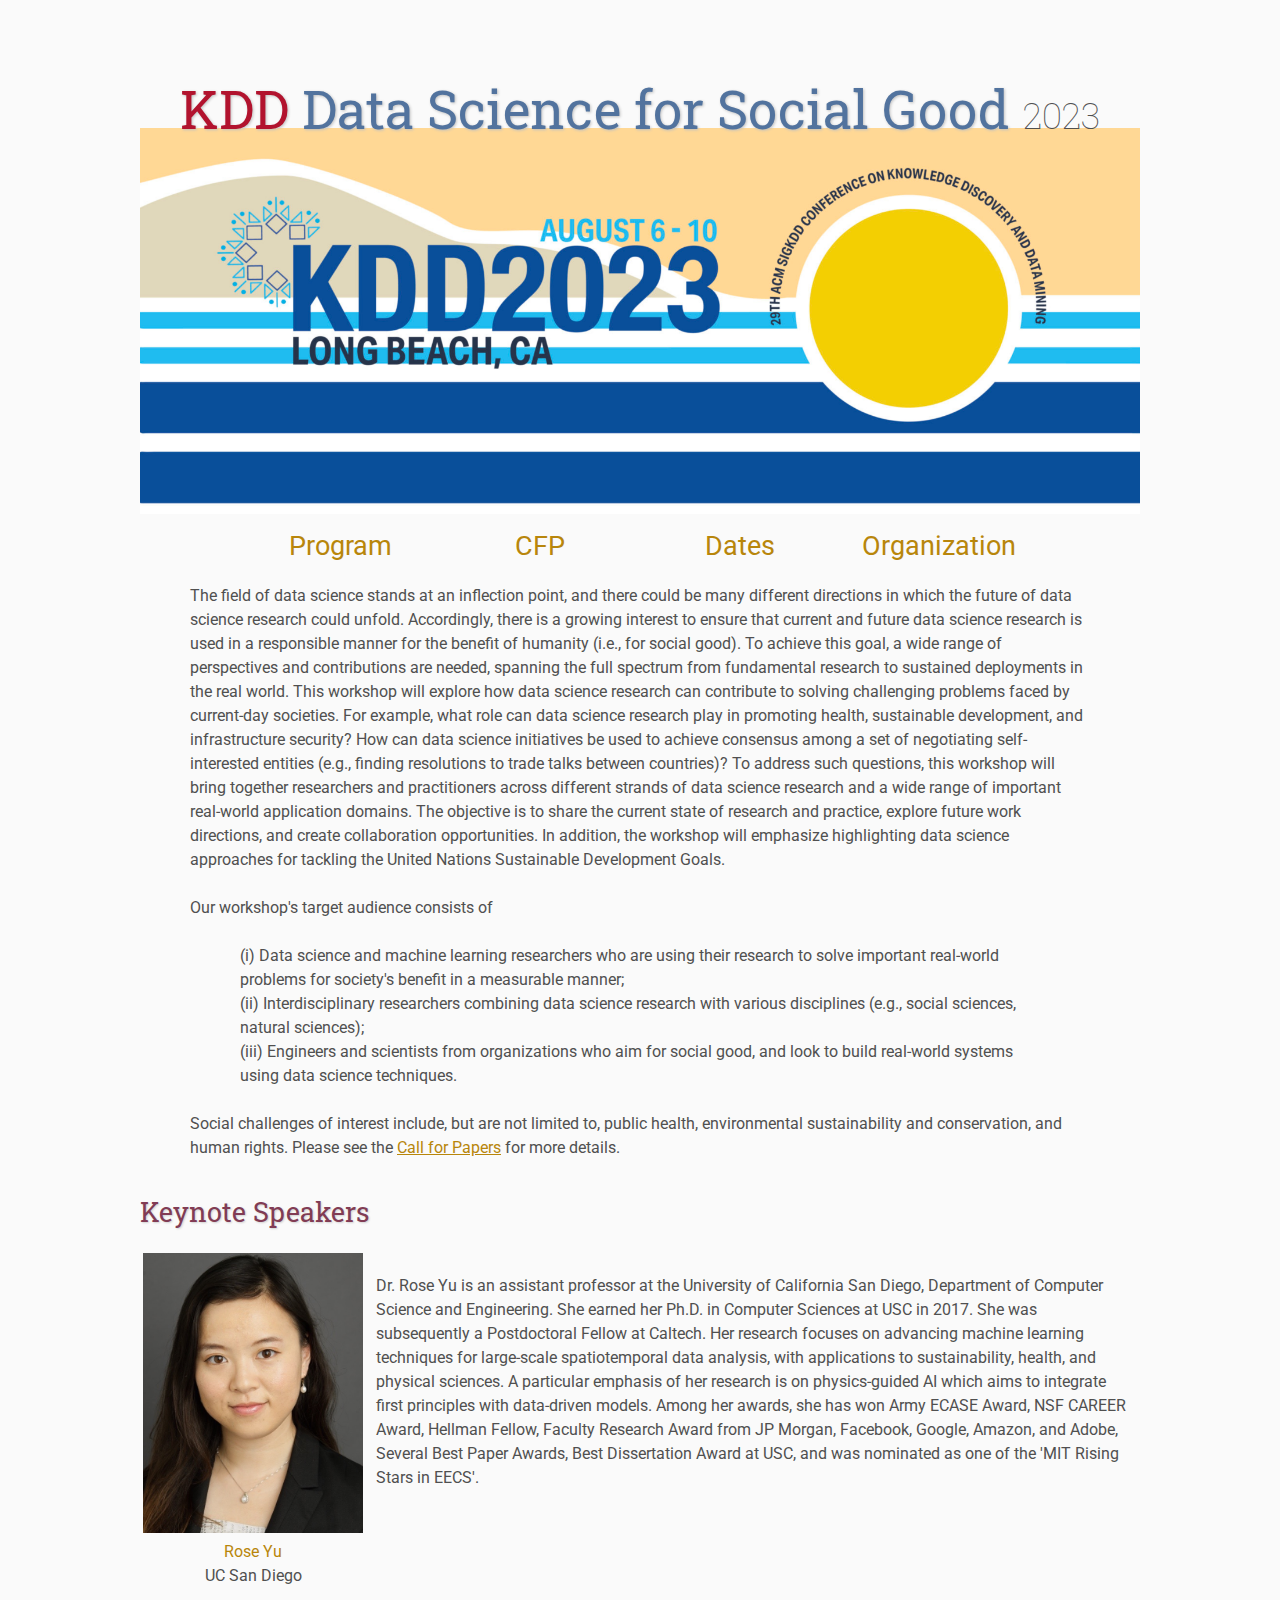
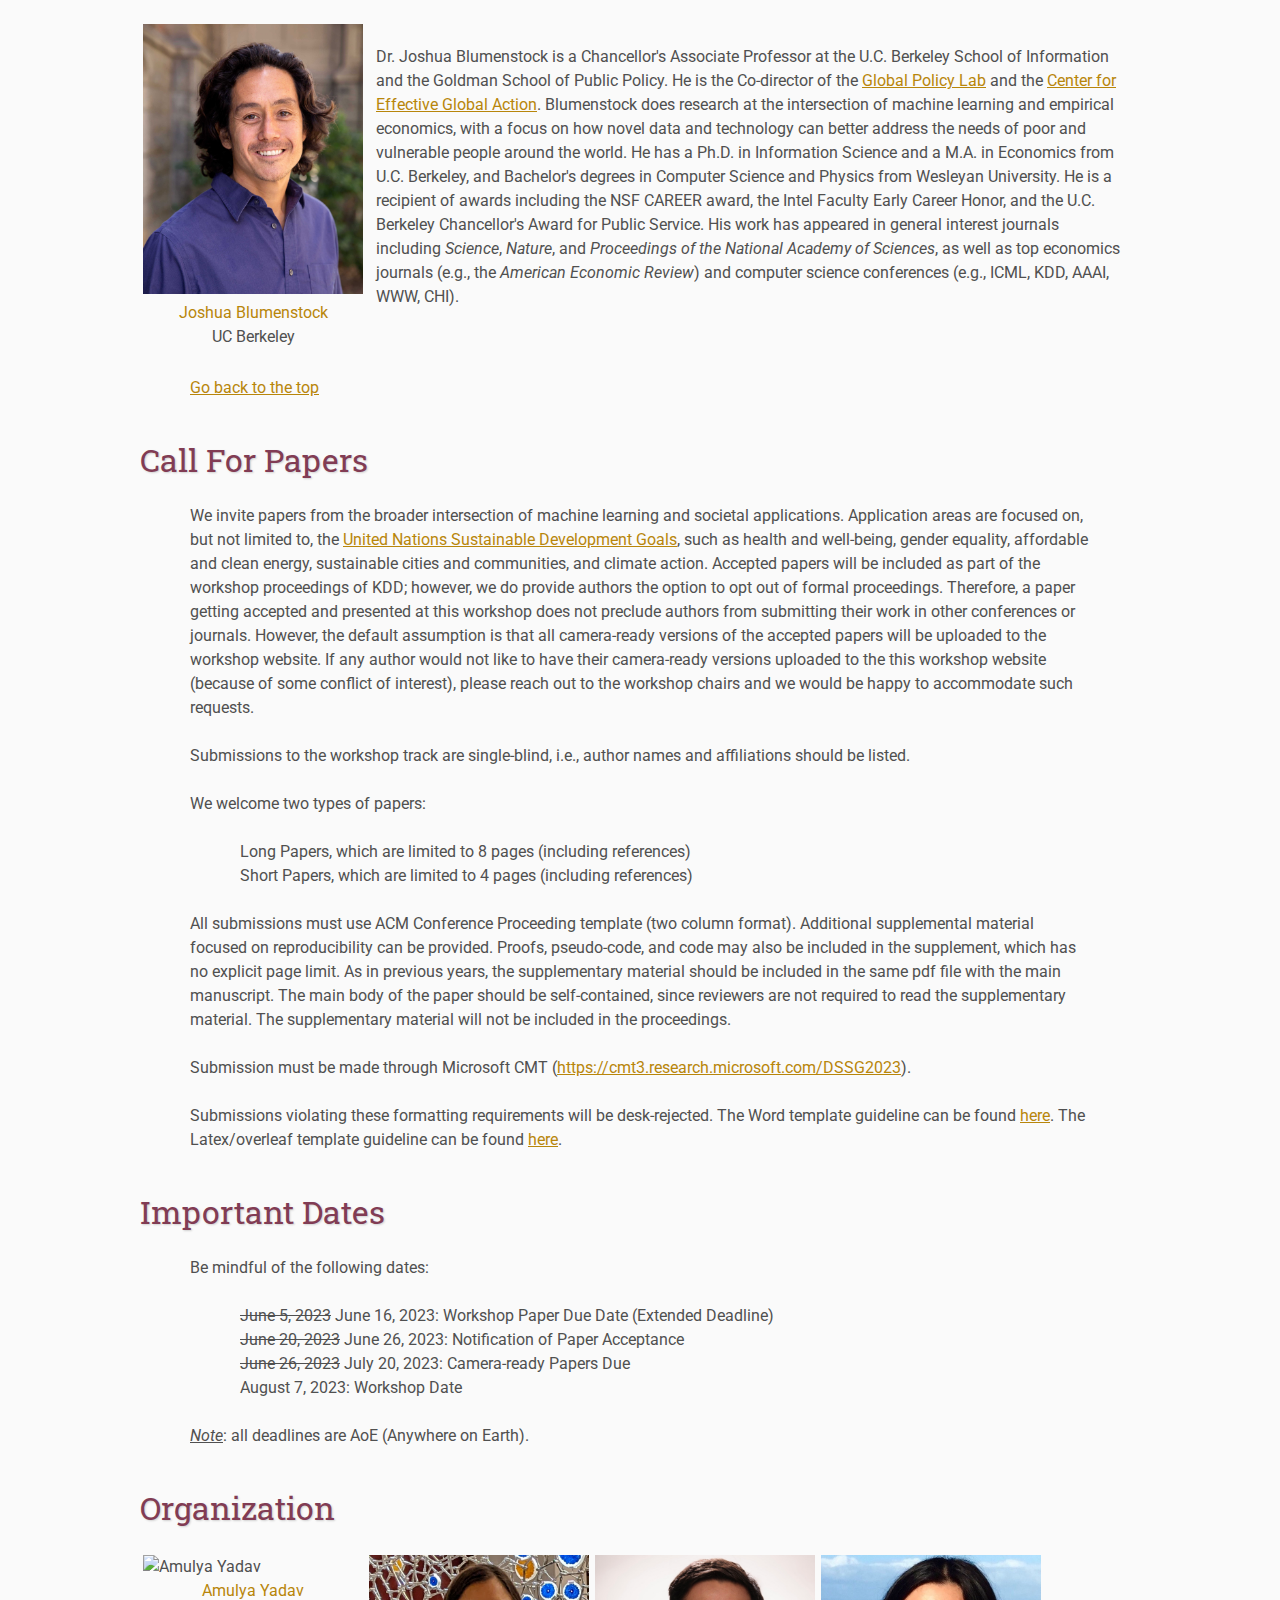
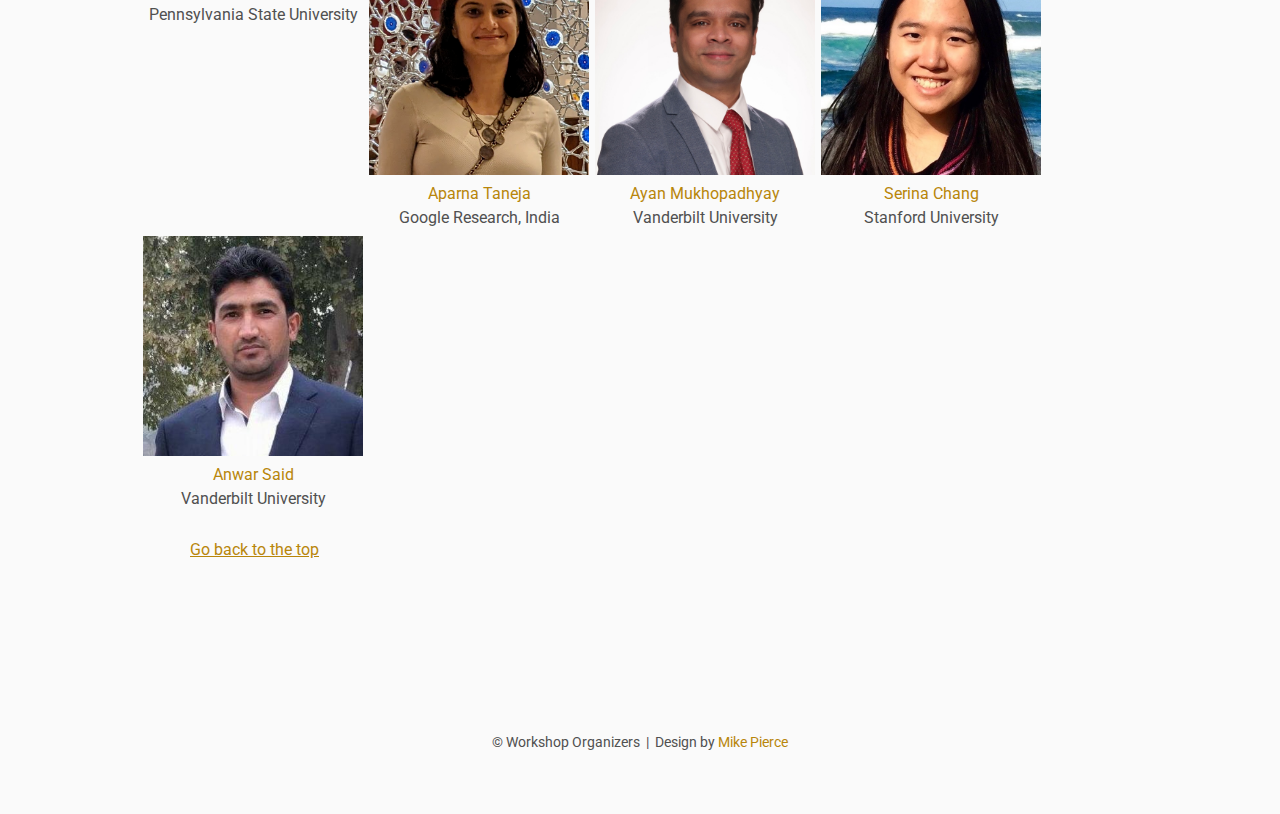
==== commit 3255015a: "added anwar to organizers" ====
--- a/index.html
+++ b/index.html
@@ -197,6 +197,11 @@
             <center><a href="https://serinachang5.github.io/">Serina Chang</a></center>
             <center>Stanford University</center>
         </div>
+        <div class="column">
+            <img src="assets/anwar.jpeg" alt="Anwar Said" style="width:100%">
+            <center><a href="https://anwar-said.github.io/anwarsaid/">Anwar Said</a></center>
+            <center>Vanderbilt University</center>
+        </div>
     </div>
     <p><a href="#top">Go back to the top</a></p>
 
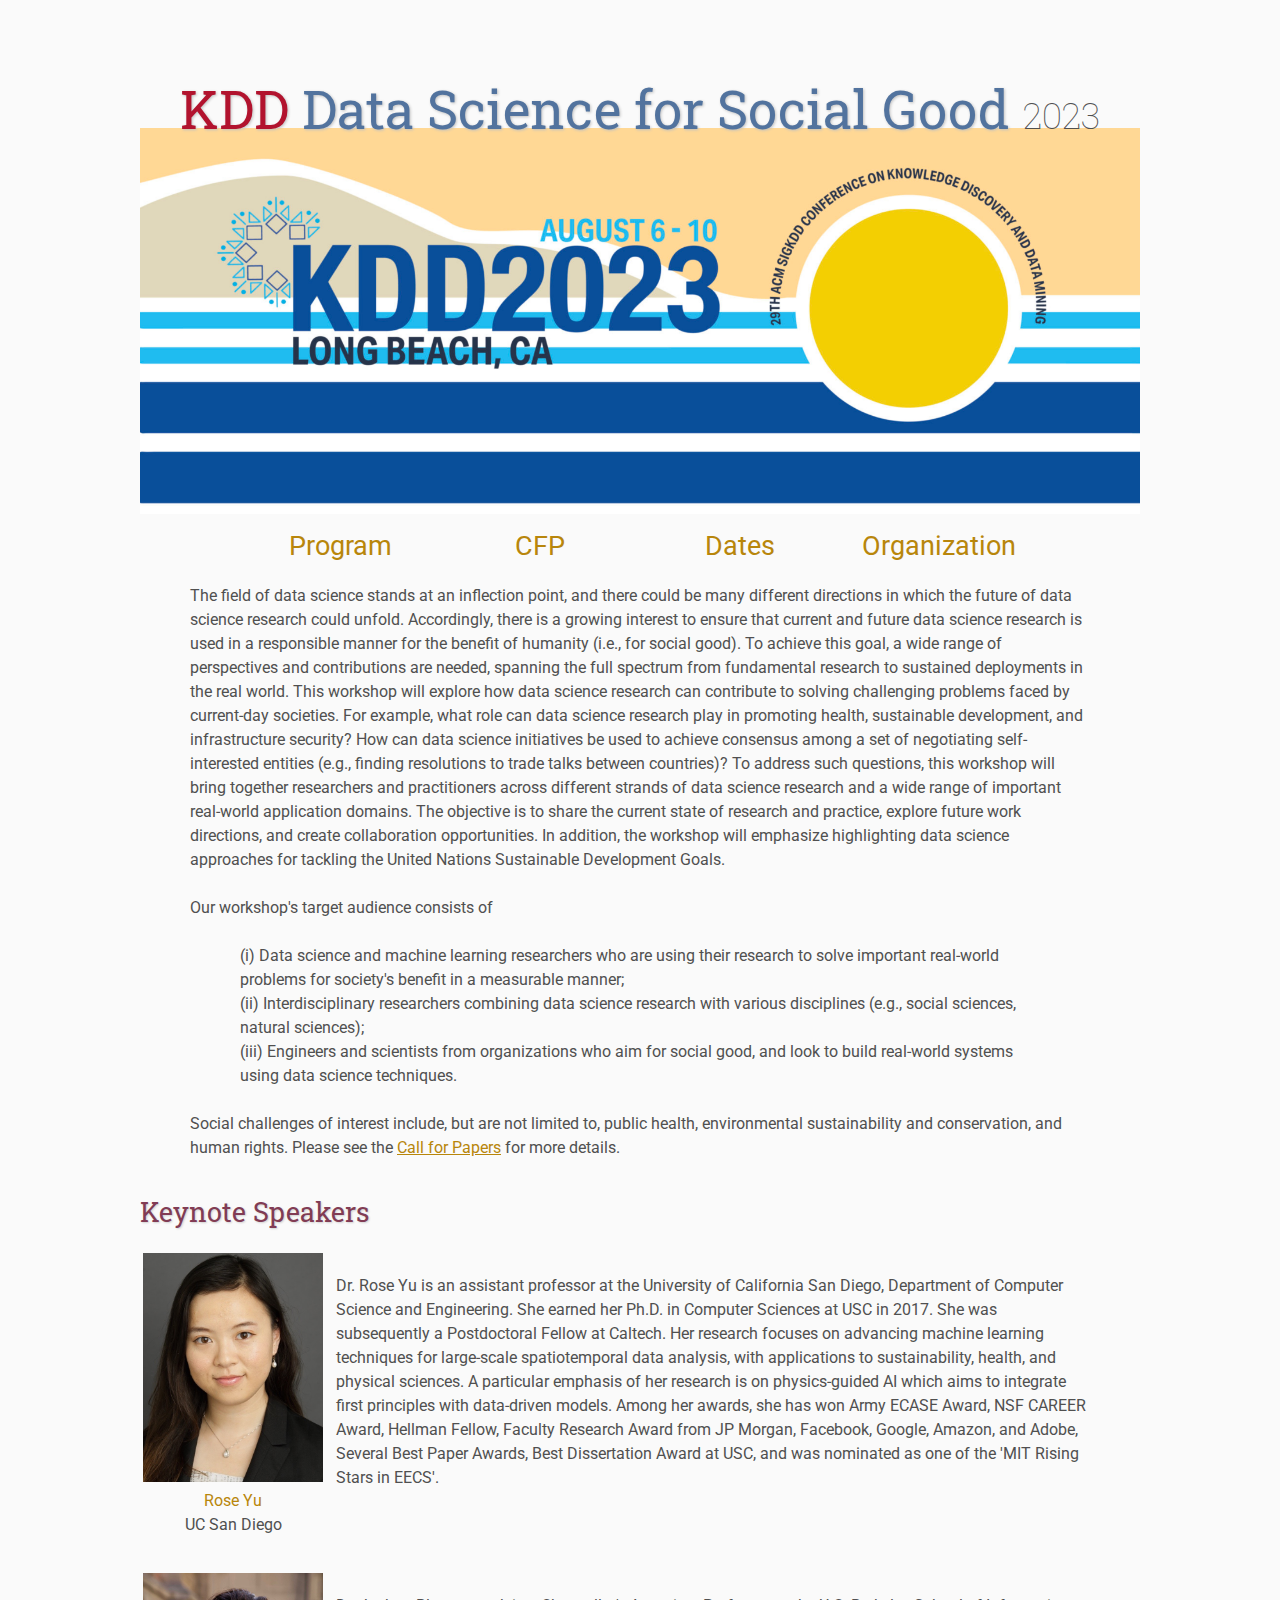
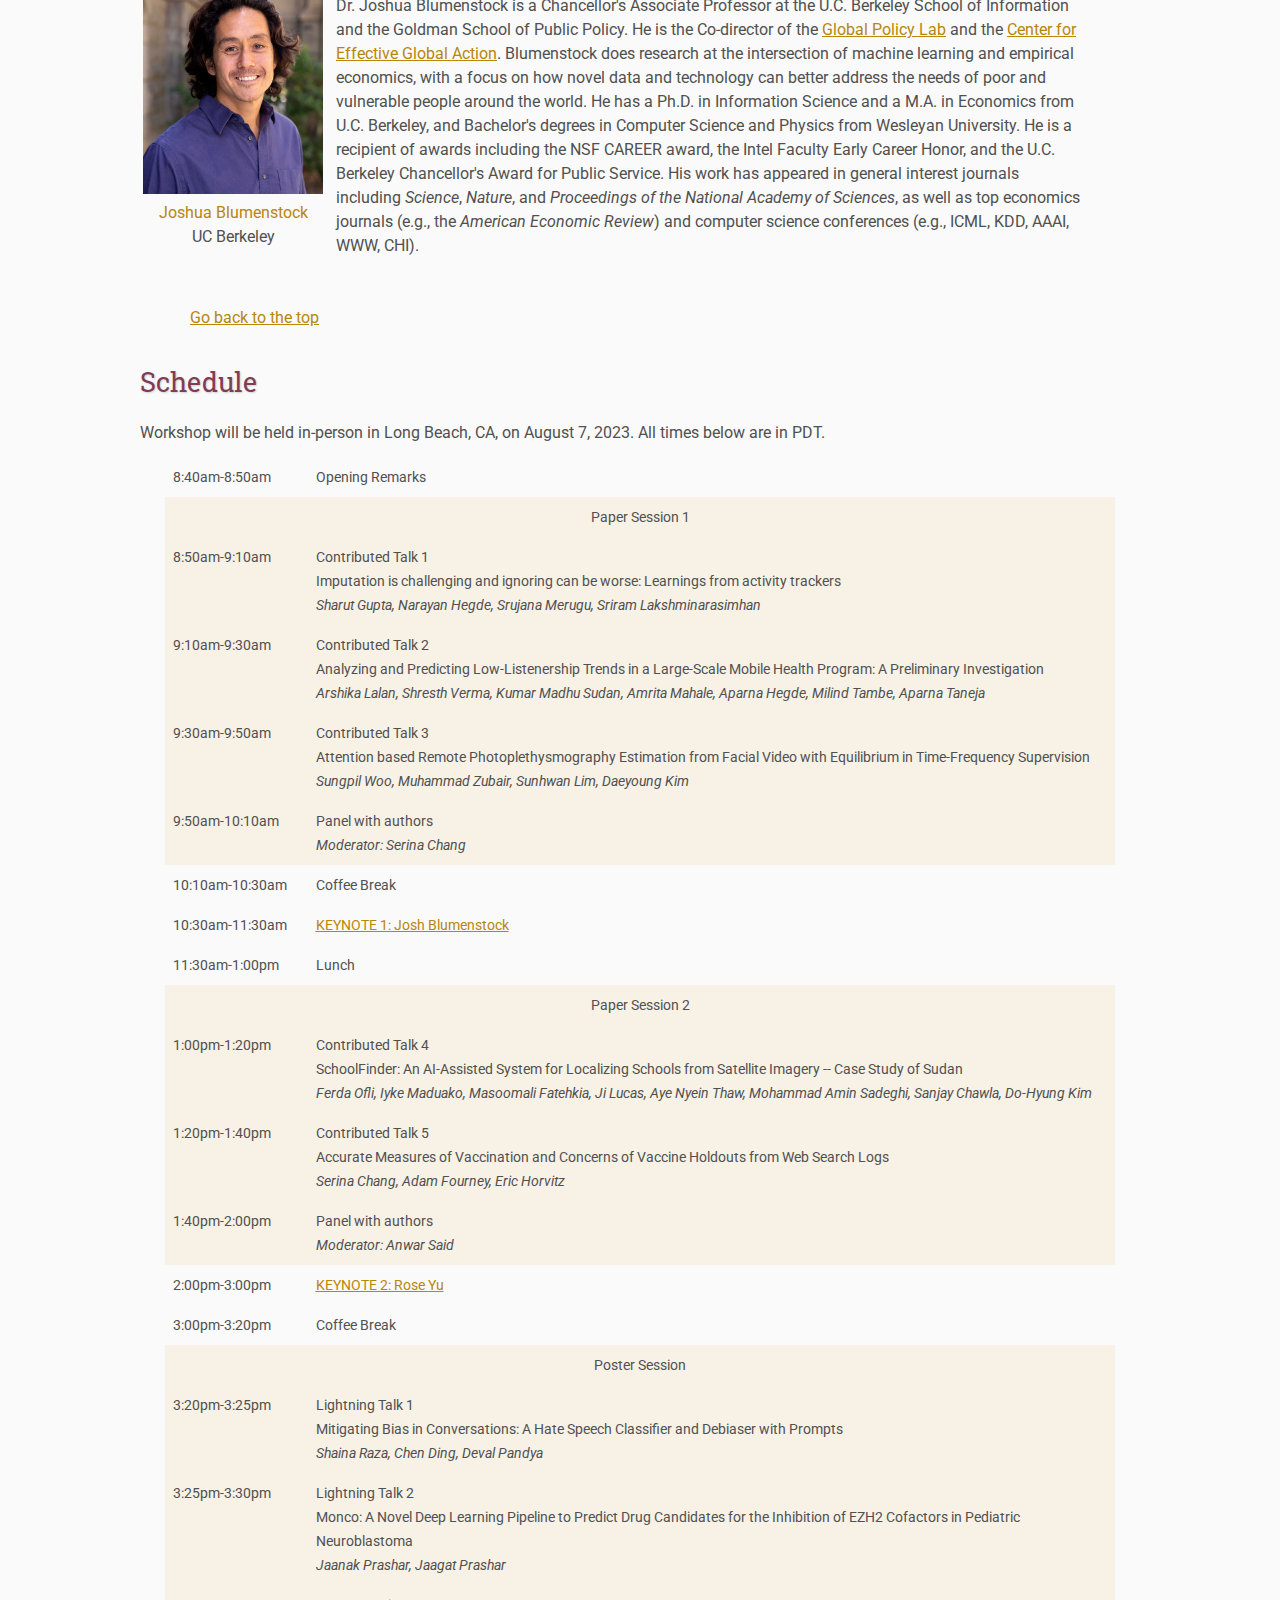
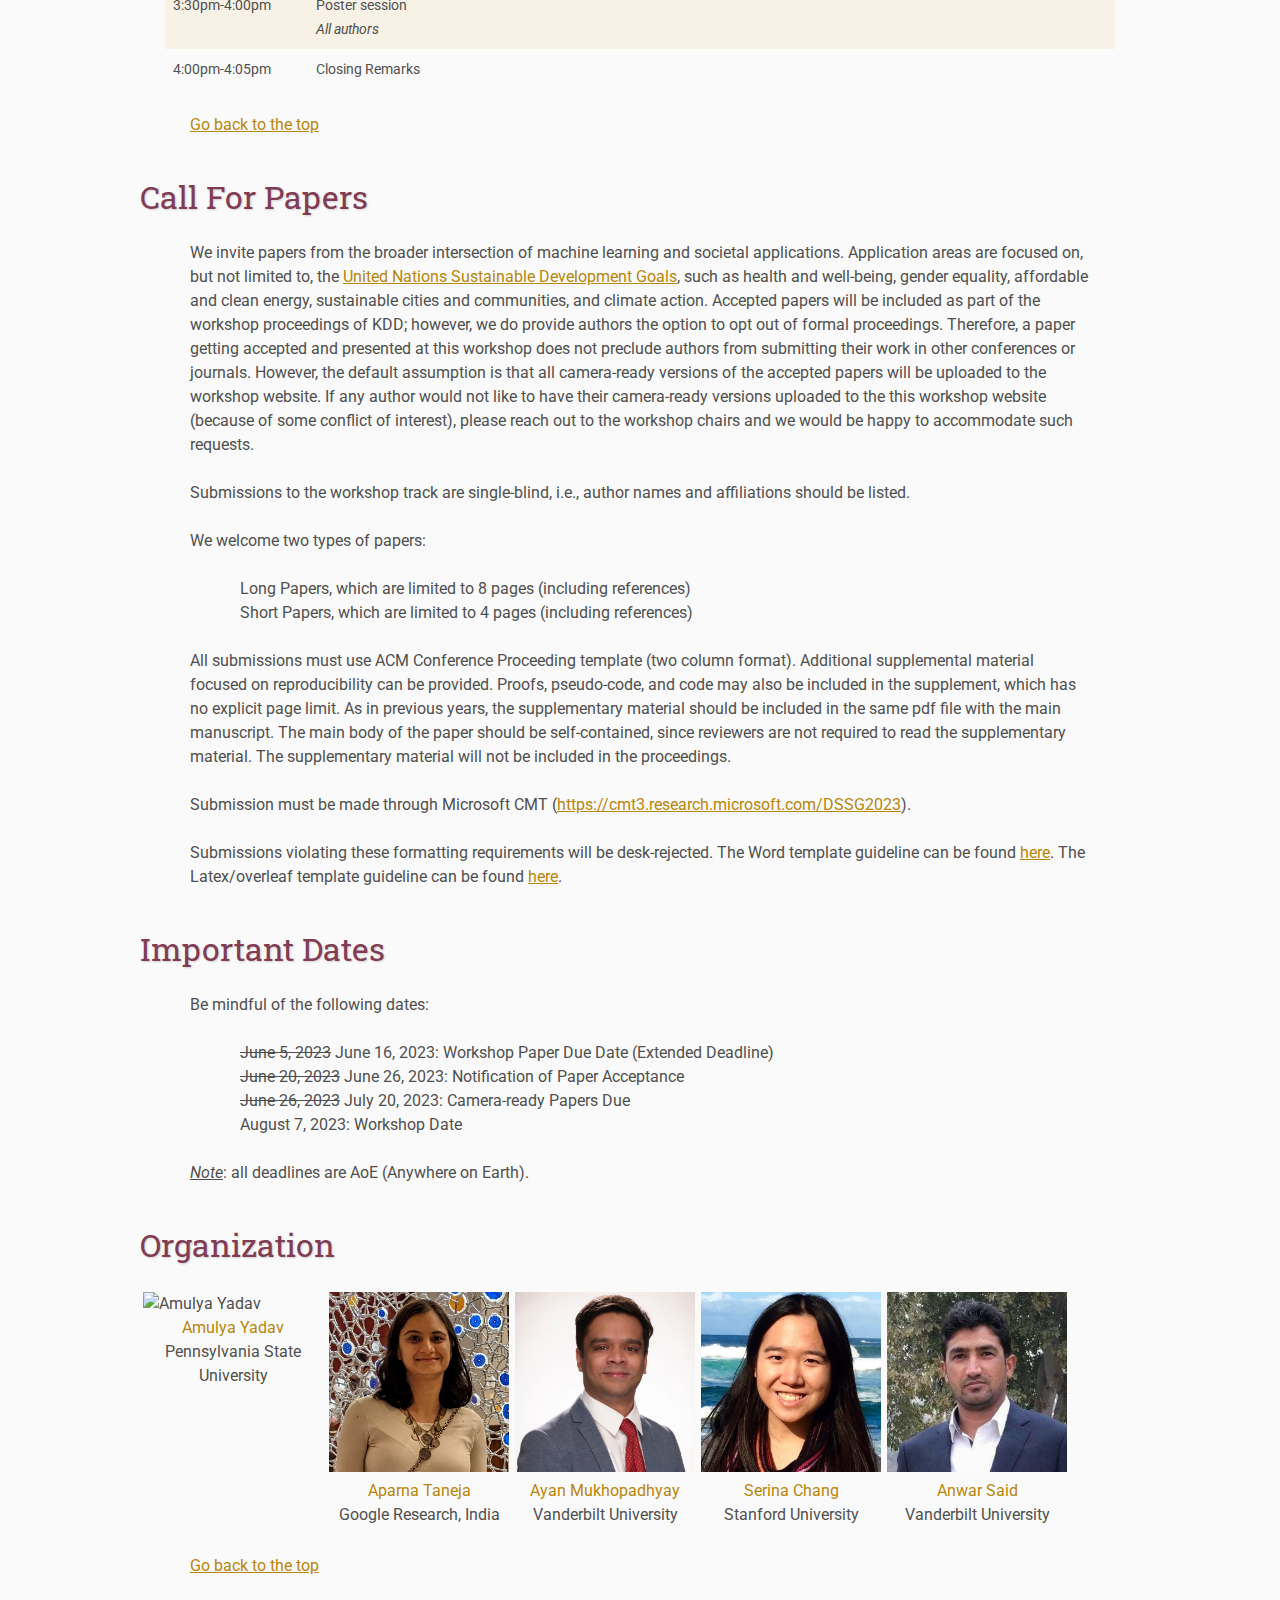
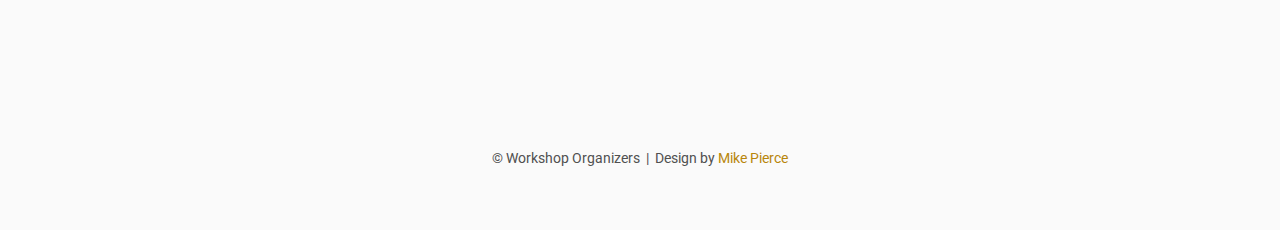
==== commit f2e8346a: "moved program to index.html, formatting changes" ====
--- a/index.html
+++ b/index.html
@@ -16,13 +16,6 @@
     <meta property="og:description" content="In this workshop, we invite the research community in data science for social good to submit papers for DSSG workshop at KDD 23.">
     <!-- Global site tag (gtag.js) - Google Analytics -->
     <script async src="https://www.googletagmanager.com/gtag/js?id=G-P77LCK8QPT"></script>
-<!--     <script>
-      window.dataLayer = window.dataLayer || [];
-      function gtag(){dataLayer.push(arguments);}
-      gtag('js', new Date());
-
-      gtag('config', 'G-P77LCK8QPT');
-    </script> -->
     <title>Data Science for Social Good at KDD 2023</title>
 </head>
 
@@ -91,7 +84,7 @@
     </p>
 
     <h3>Keynote Speakers</h3>
-    <div class="row">
+    <div class="row" id="rose-keynote">
         <div class="column">
             <img src="assets/roseyu.jpeg" alt="Rose Yu" style="width:100%">
             <center><a href="https://roseyu.com/">Rose Yu</a></center>
@@ -109,7 +102,7 @@
             </p>
         </div>
     </div>
-    <div class="row" style="padding-top:30px;">
+    <div class="row" style="padding-top:30px;" id="josh-keynote">
         <div class="column">
             <img src="assets/joshblumenstock.jpeg" alt="Joshua Blumenstock" style="width:100%">
             <center><a href="https://www.jblumenstock.com/">Joshua Blumenstock</a></center>
@@ -131,7 +124,117 @@
             </p>
         </div>
     </div>
-
+    <p><a href="#top">Go back to the top</a></p>
+
+
+    <h3 id="Program">Schedule</h3>
+    Workshop will be held in-person in Long Beach, CA, on August 7, 2023. All times below are in PDT.
+    <table class="schedule">
+        <tr>
+            <td>8:40am-8:50am </td>
+            <td>Opening Remarks<br>
+            </td>
+        </tr>
+        <tr class="session">
+            <td colspan="2" style="text-align: center;">Paper Session 1</td>
+        </tr>
+        <tr class="session">
+            <td>8:50am-9:10am</td>
+            <td>Contributed Talk 1<br>
+                Imputation is challenging and ignoring can be worse: Learnings from activity trackers<br>
+                <em>Sharut Gupta, Narayan Hegde, Srujana Merugu, Sriram Lakshminarasimhan</em>
+            </td>
+        </tr>
+        <tr class="session">
+            <td>9:10am-9:30am</td>
+            <td>Contributed Talk 2<br>
+                Analyzing and Predicting Low-Listenership Trends in a Large-Scale Mobile Health Program: A Preliminary Investigation<br>
+                <em>Arshika Lalan, Shresth Verma, Kumar Madhu Sudan, Amrita Mahale, Aparna Hegde, Milind Tambe, Aparna Taneja</em>
+        </tr>
+        <tr class="session">
+            <td>9:30am-9:50am</td>
+            <td>Contributed Talk 3<br>
+                Attention based Remote Photoplethysmography Estimation from Facial Video with Equilibrium in Time-Frequency Supervision<br>
+                <em>Sungpil Woo, Muhammad Zubair, Sunhwan Lim, Daeyoung Kim</em>
+            </td>
+        </tr>
+        <tr class="session">
+          <td>9:50am-10:10am</td>
+          <td>Panel with authors<br>
+            <em>Moderator: Serina Chang</em>
+          </td>
+        </tr>
+        <tr>
+          <td>10:10am-10:30am</td>
+          <td>Coffee Break</td>
+        </tr>
+        <tr>
+          <td>10:30am-11:30am</td>
+          <td><a href="#josh-keynote"><u>KEYNOTE 1: Josh Blumenstock</u></a></td>
+        </tr>
+        <tr>
+          <td >11:30am-1:00pm</td>
+          <td>Lunch</td>
+        </tr>
+        <tr class="session">
+            <td colspan="2" style="text-align: center;">Paper Session 2</td>
+        </tr>
+        <tr class="session">
+          <td>1:00pm-1:20pm</td>
+          <td>Contributed Talk 4<br>
+            SchoolFinder: An AI-Assisted System for Localizing Schools from Satellite Imagery -- Case Study of Sudan<br>
+            <em>Ferda Ofli, Iyke Maduako, Masoomali Fatehkia, Ji Lucas, Aye Nyein Thaw, Mohammad Amin Sadeghi, Sanjay Chawla, Do-Hyung Kim</em></td>
+        </tr>
+        <tr class="session">
+          <td>1:20pm-1:40pm</td>
+          <td>Contributed Talk 5<br>
+            Accurate Measures of Vaccination and Concerns of Vaccine Holdouts from Web Search Logs<br>
+            <em>Serina Chang, Adam Fourney, Eric Horvitz</em>
+          </td>
+        </tr>
+        <tr class="session">
+          <td>1:40pm-2:00pm</td>
+          <td>Panel with authors<br>
+            <em>Moderator: Anwar Said</em>
+          </td>
+        </tr>
+        <tr>
+            <td>2:00pm-3:00pm</td>
+            <td><a href="#rose-keynote"><u>KEYNOTE 2: Rose Yu</u></a></td>
+          </tr>
+        <tr>
+          <td>3:00pm-3:20pm</td>
+          <td>Coffee Break</td>
+        </tr>
+        <tr class="session">
+            <td colspan="2" style="text-align: center;">Poster Session</td>
+        </tr>
+        <tr class="session">
+          <td>3:20pm-3:25pm</td>
+          <td>Lightning Talk 1<br>
+              Mitigating Bias in Conversations: A Hate Speech Classifier and Debiaser with Prompts<br>
+              <em>Shaina Raza, Chen Ding, Deval Pandya</em>
+          </td>
+        </tr>
+        <tr class="session">
+          <td>3:25pm-3:30pm</td>
+          <td>Lightning Talk 2<br>
+            Monco: A Novel Deep Learning Pipeline to Predict Drug Candidates for the Inhibition of EZH2 Cofactors in Pediatric Neuroblastoma<br>
+            <em>Jaanak Prashar, Jaagat Prashar</em>
+        </tr>
+        <tr class="session">
+          <td>3:30pm-4:00pm</td>
+          <td>Poster session<br>
+                <em>All authors</em>
+          </td>
+        </tr>
+        <tr>
+          <td>4:00pm-4:05pm</td>
+          <td>Closing Remarks</td>
+        </tr>
+
+       
+      </table>
     <p><a href="#top">Go back to the top</a></p>
     
     <h2 id="CFP">Call For Papers</h2>
@@ -211,4 +314,4 @@
     </footer>
 
 </body>
-</html>
+</html>--- a/assets/main.css
+++ b/assets/main.css
@@ -133,7 +133,7 @@
 /* Three image containers (use 25% for four, and 50% for two, etc) */
 .column {
   float: left;
-  width: 22%;
+  width: 18%;
   padding: 3px;
 }
 
@@ -148,4 +148,35 @@
   content: "";
   clear: both;
   display: table;
+}
+
+table.schedule {
+  width: 95%;
+  border-collapse: collapse;
+  font-size: 14px;
+}
+
+table.schedule th, table.schedule td {
+/* border: 1px solid black; */
+padding: 8px;
+
+}
+
+table.schedule th {
+background-color: #d3d5d2;
+font-weight: bold;
+}
+
+/* Set the width of the first column to 20% */
+table.schedule th:first-child, table.schedule td:first-child {
+width: 15%;
+}
+
+/* Set the width of the second column to 80% */
+table.schedule th:last-child, table.schedule td:last-child {
+width: 85%;
+}
+
+tr.session {
+  background-color:rgba(237, 192, 95, 0.126);
 }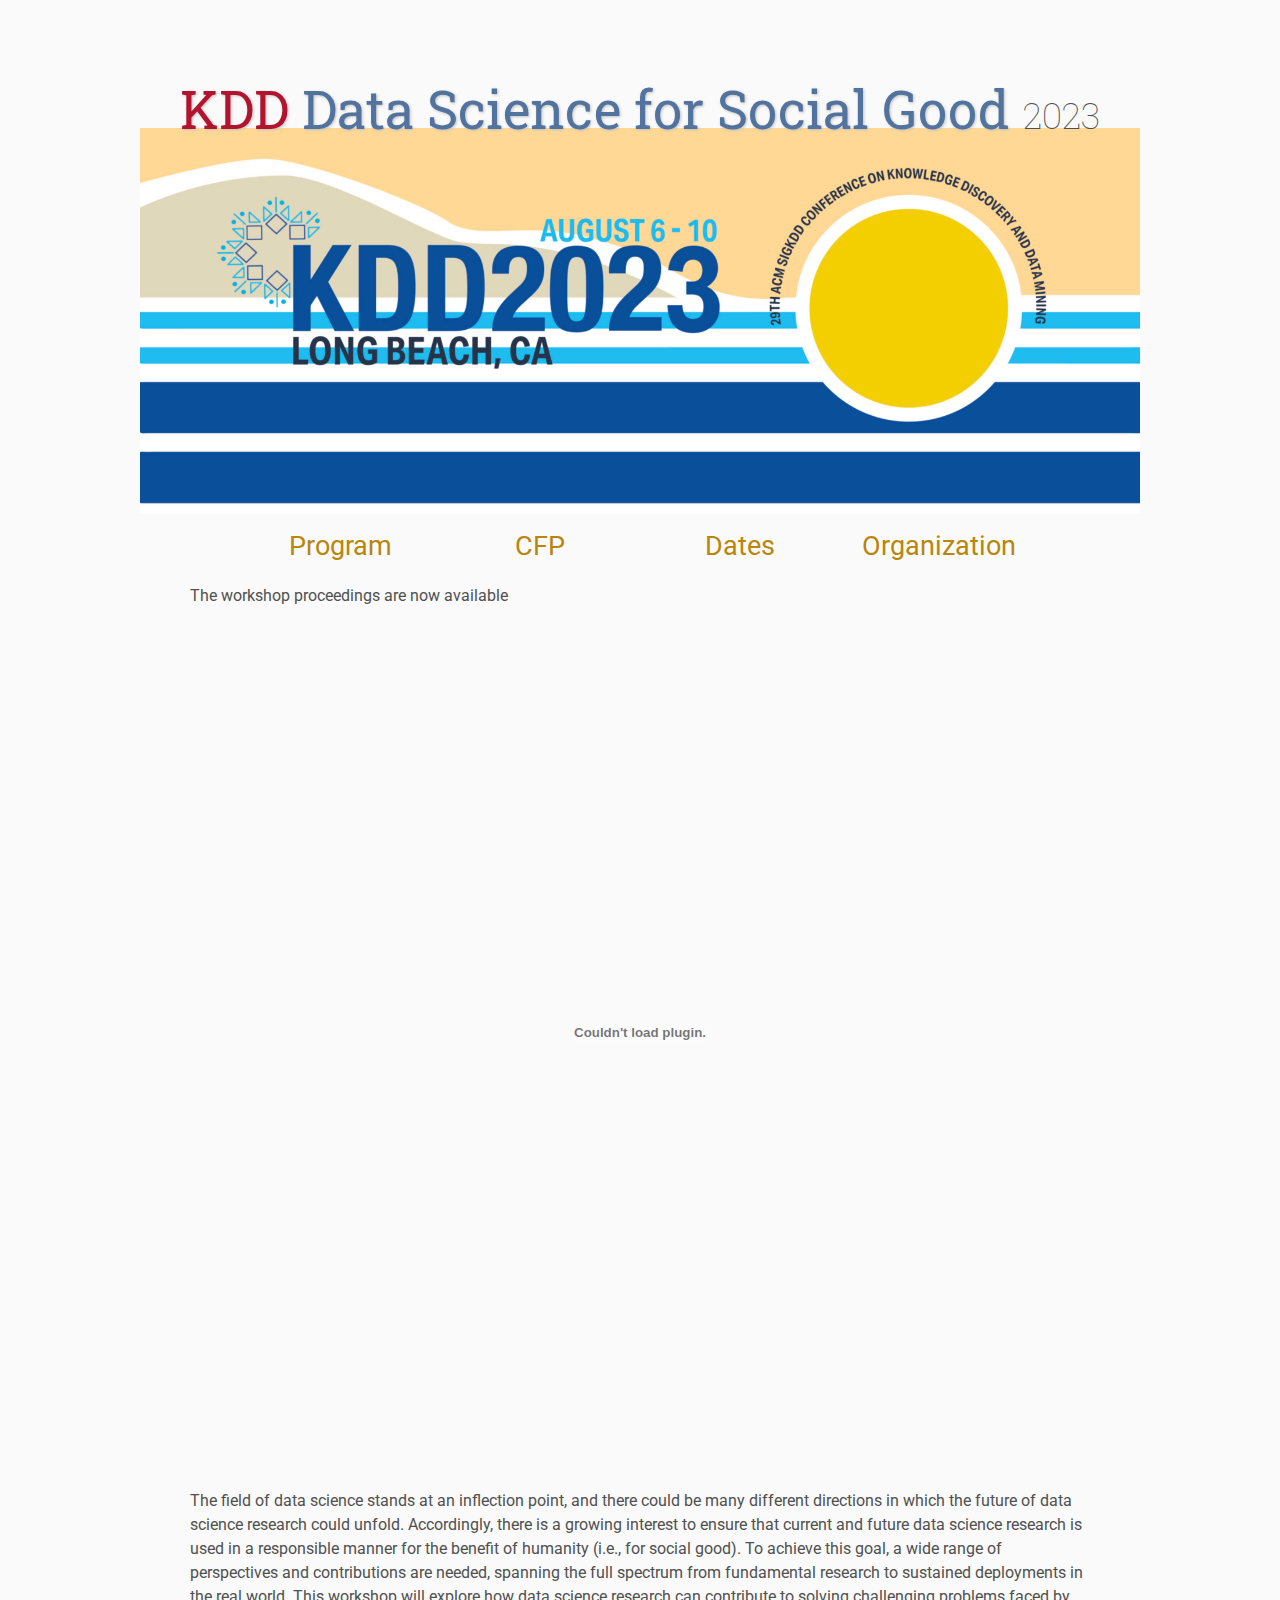
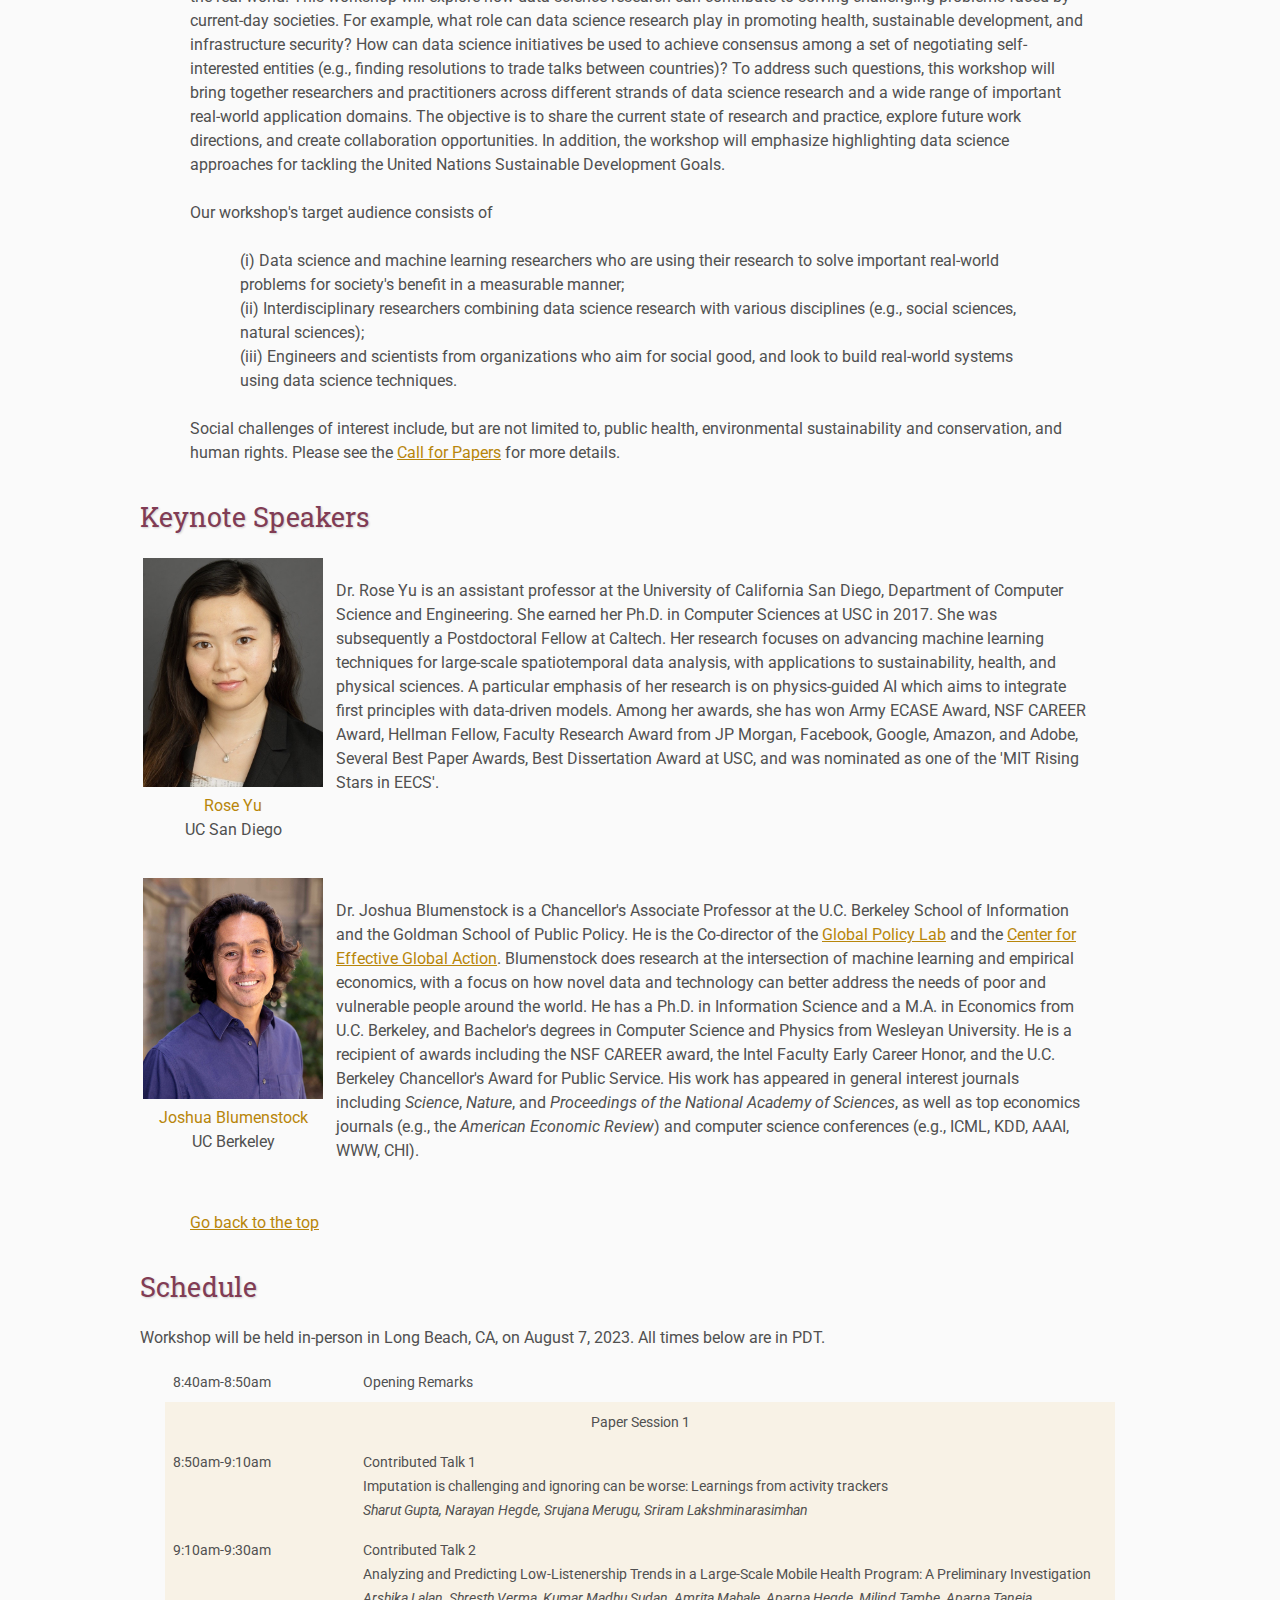
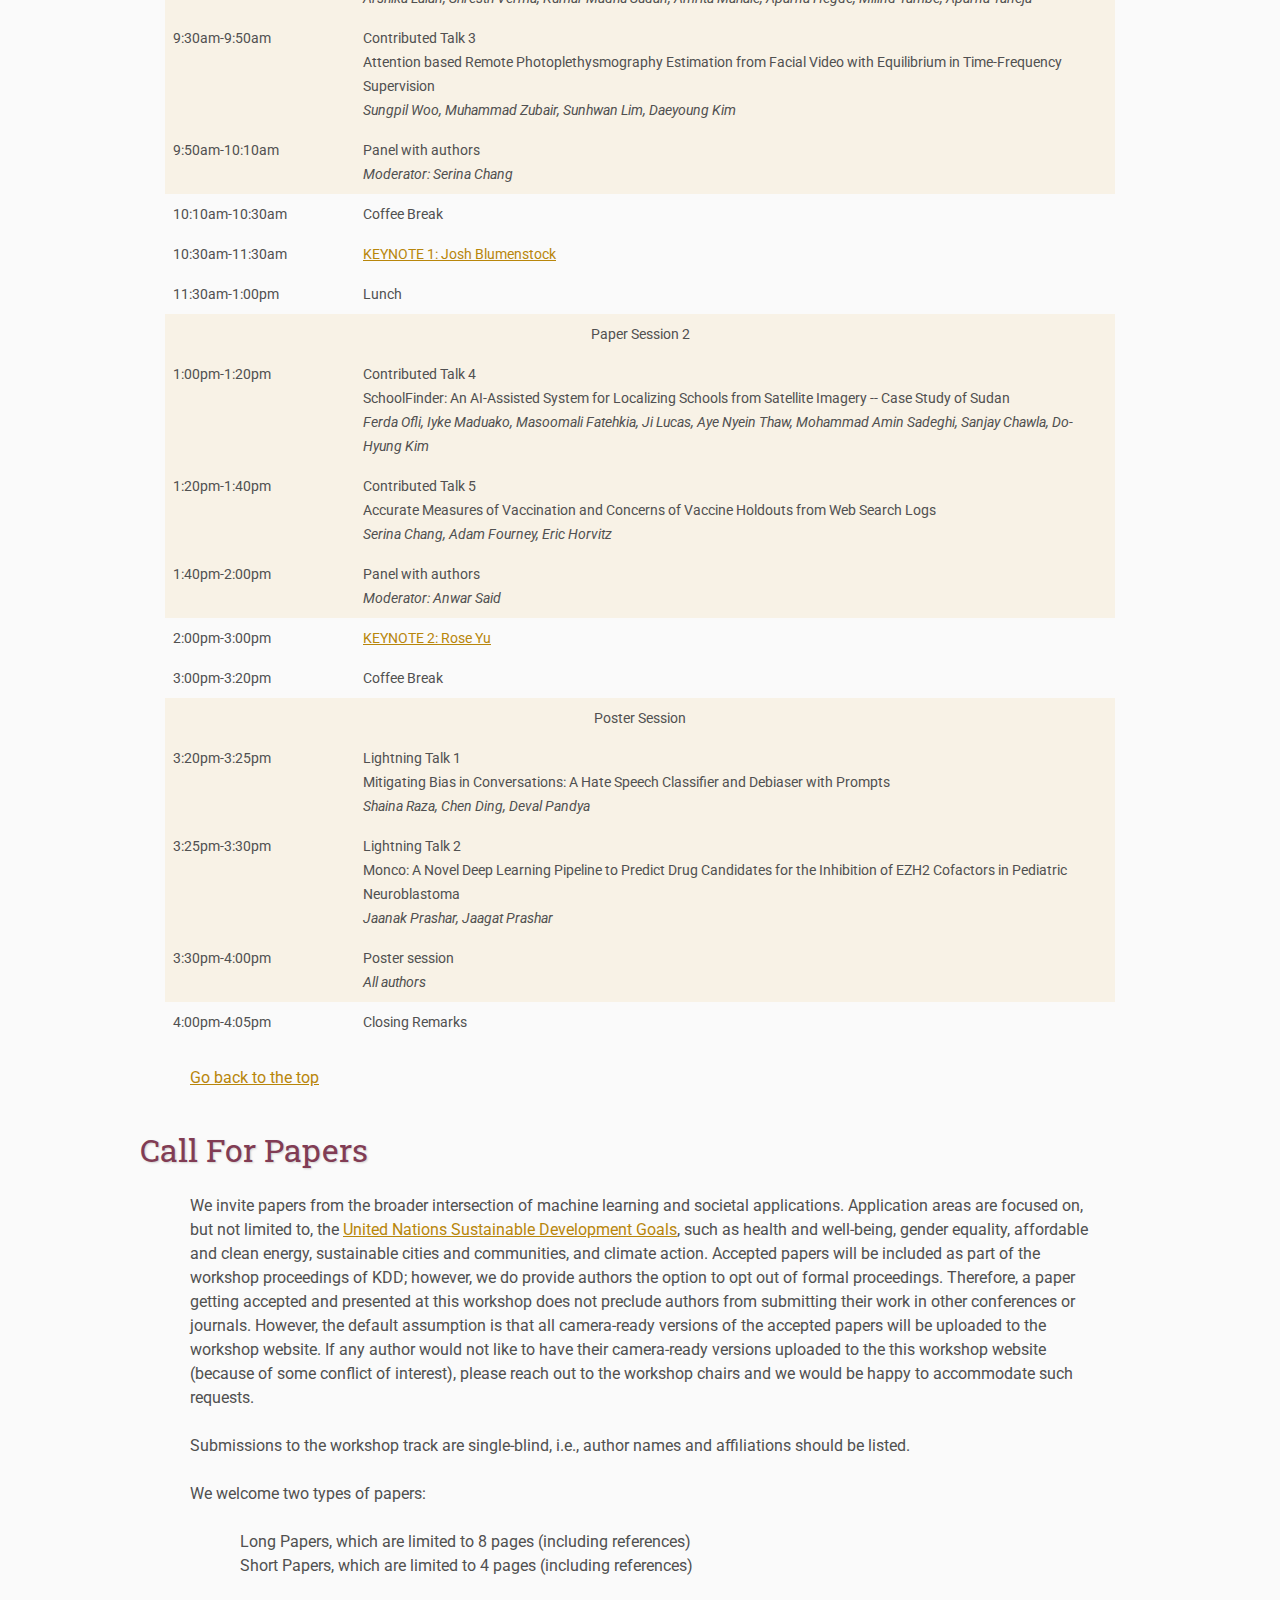
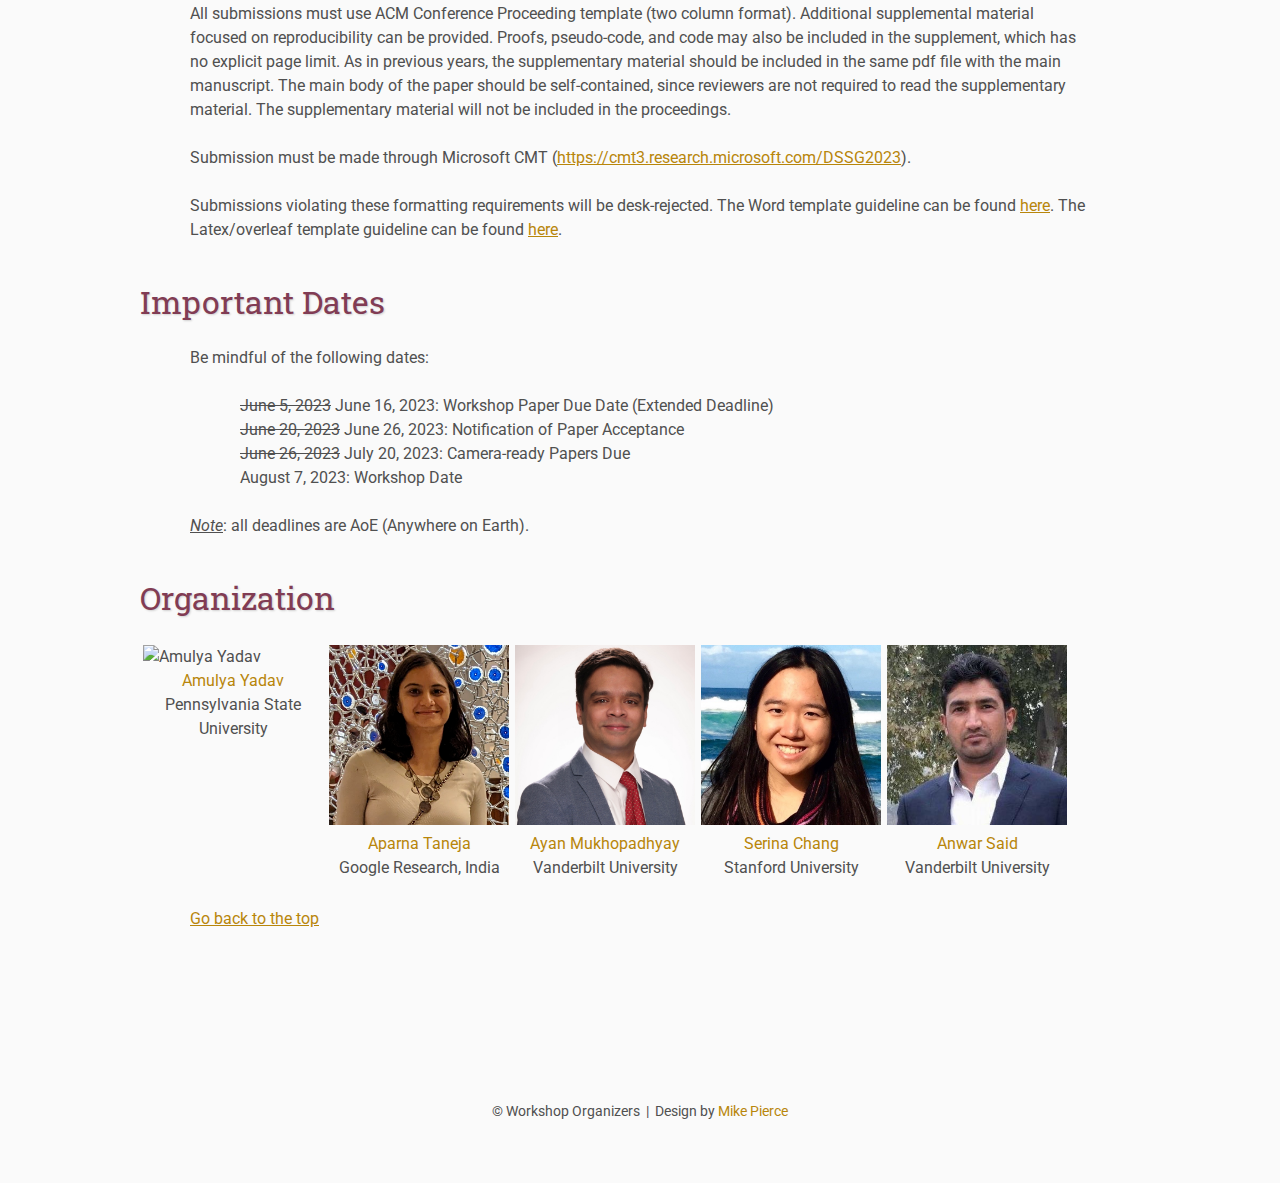
==== commit 07e8a36a: "Update index.html with proceedings" ====
--- a/index.html
+++ b/index.html
@@ -50,7 +50,7 @@
             </td>
         </tr>
     </table>
-    
+    <p> The workshop proceedings are now available <embed src="https://kdd-dssg.github.io/KDD_DSSG_Proceedings_C.pdf" width="100%" height="850px"/>
     <p>
         The field of data science stands at an inflection point, and there could be many different directions 
         in which the future of data science research could unfold. Accordingly, there is a growing interest to 
@@ -314,4 +314,4 @@
     </footer>
 
 </body>
-</html>+</html>
--- a/assets/main.css
+++ b/assets/main.css
@@ -169,12 +169,12 @@
 
 /* Set the width of the first column to 20% */
 table.schedule th:first-child, table.schedule td:first-child {
-width: 15%;
+width: 20%;
 }
 
 /* Set the width of the second column to 80% */
 table.schedule th:last-child, table.schedule td:last-child {
-width: 85%;
+width: 80%;
 }
 
 tr.session {
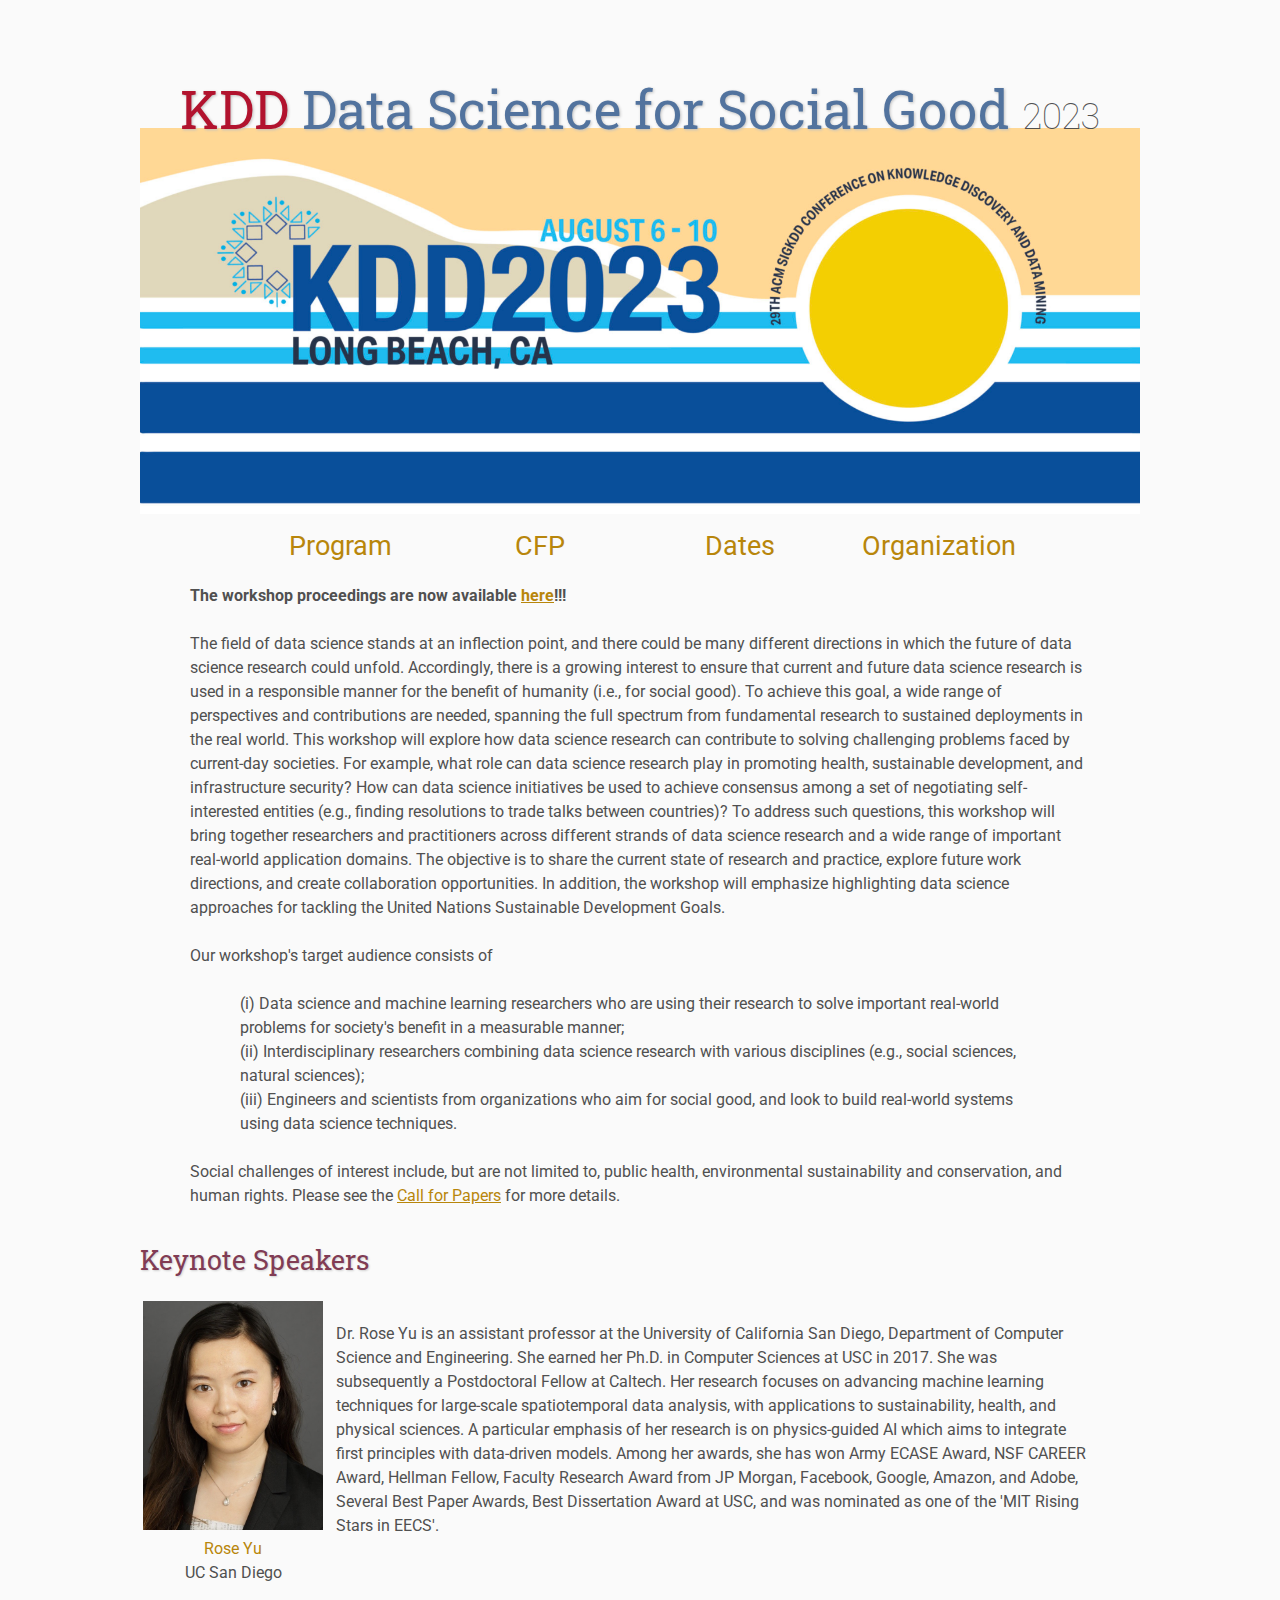
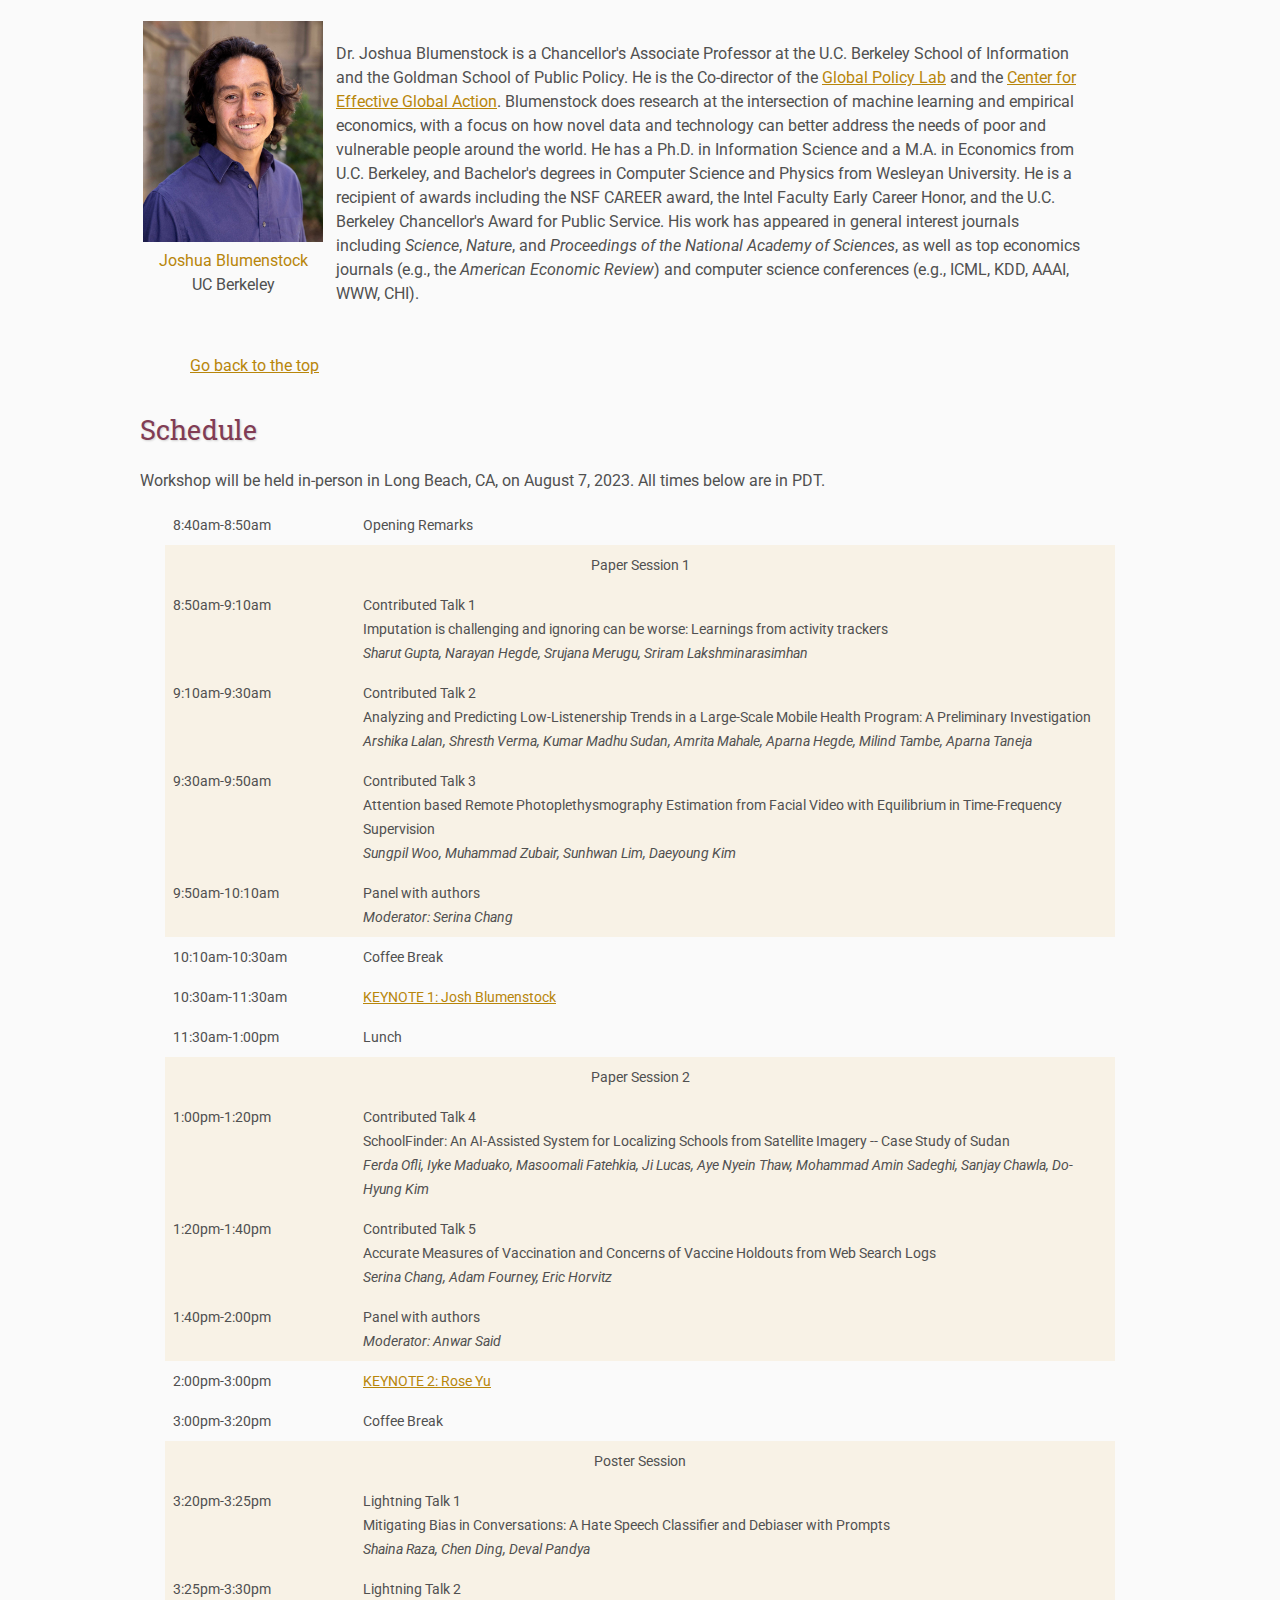
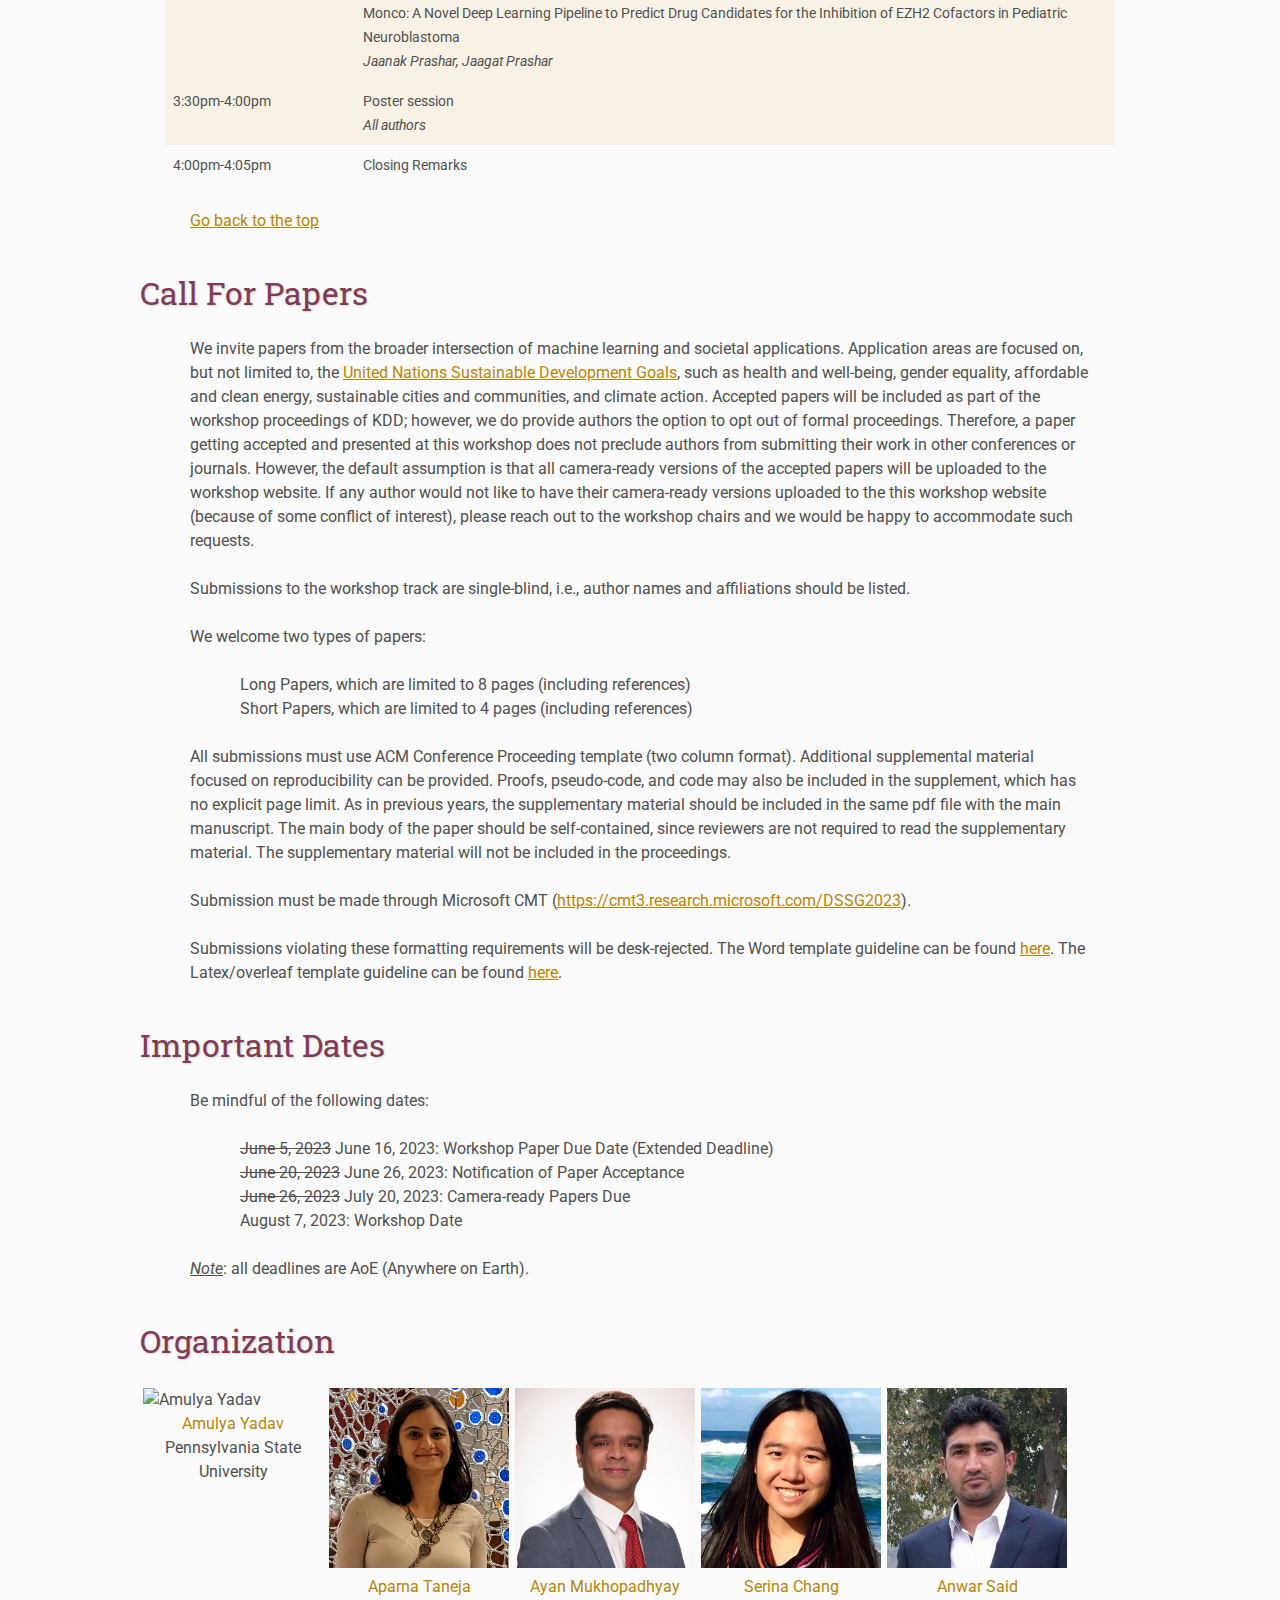
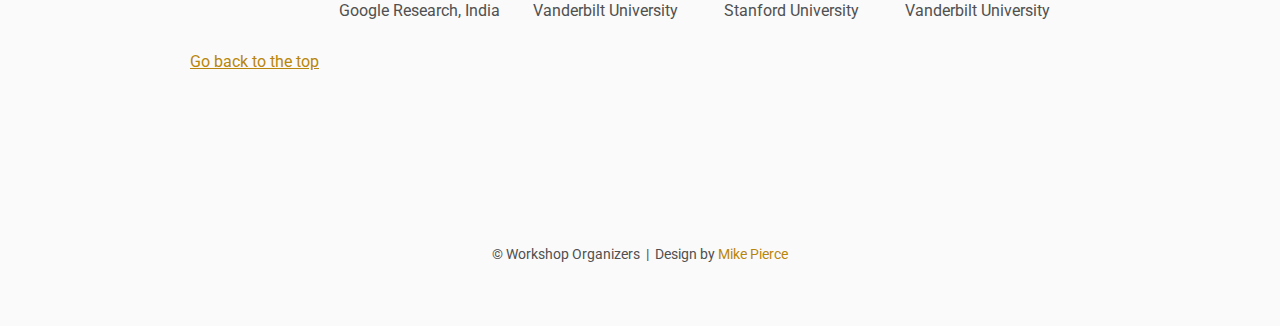
==== commit 3f638d2e: "Update index.html" ====
--- a/index.html
+++ b/index.html
@@ -50,7 +50,7 @@
             </td>
         </tr>
     </table>
-    <p> The workshop proceedings are now available <embed src="https://kdd-dssg.github.io/KDD_DSSG_Proceedings_C.pdf" width="100%" height="850px"/>
+    <p> <b>The workshop proceedings are now available <a href="https://kdd-dssg.github.io/KDD_DSSG_Proceedings_C.pdf">here</a>!!!</b></p>
     <p>
         The field of data science stands at an inflection point, and there could be many different directions 
         in which the future of data science research could unfold. Accordingly, there is a growing interest to 
